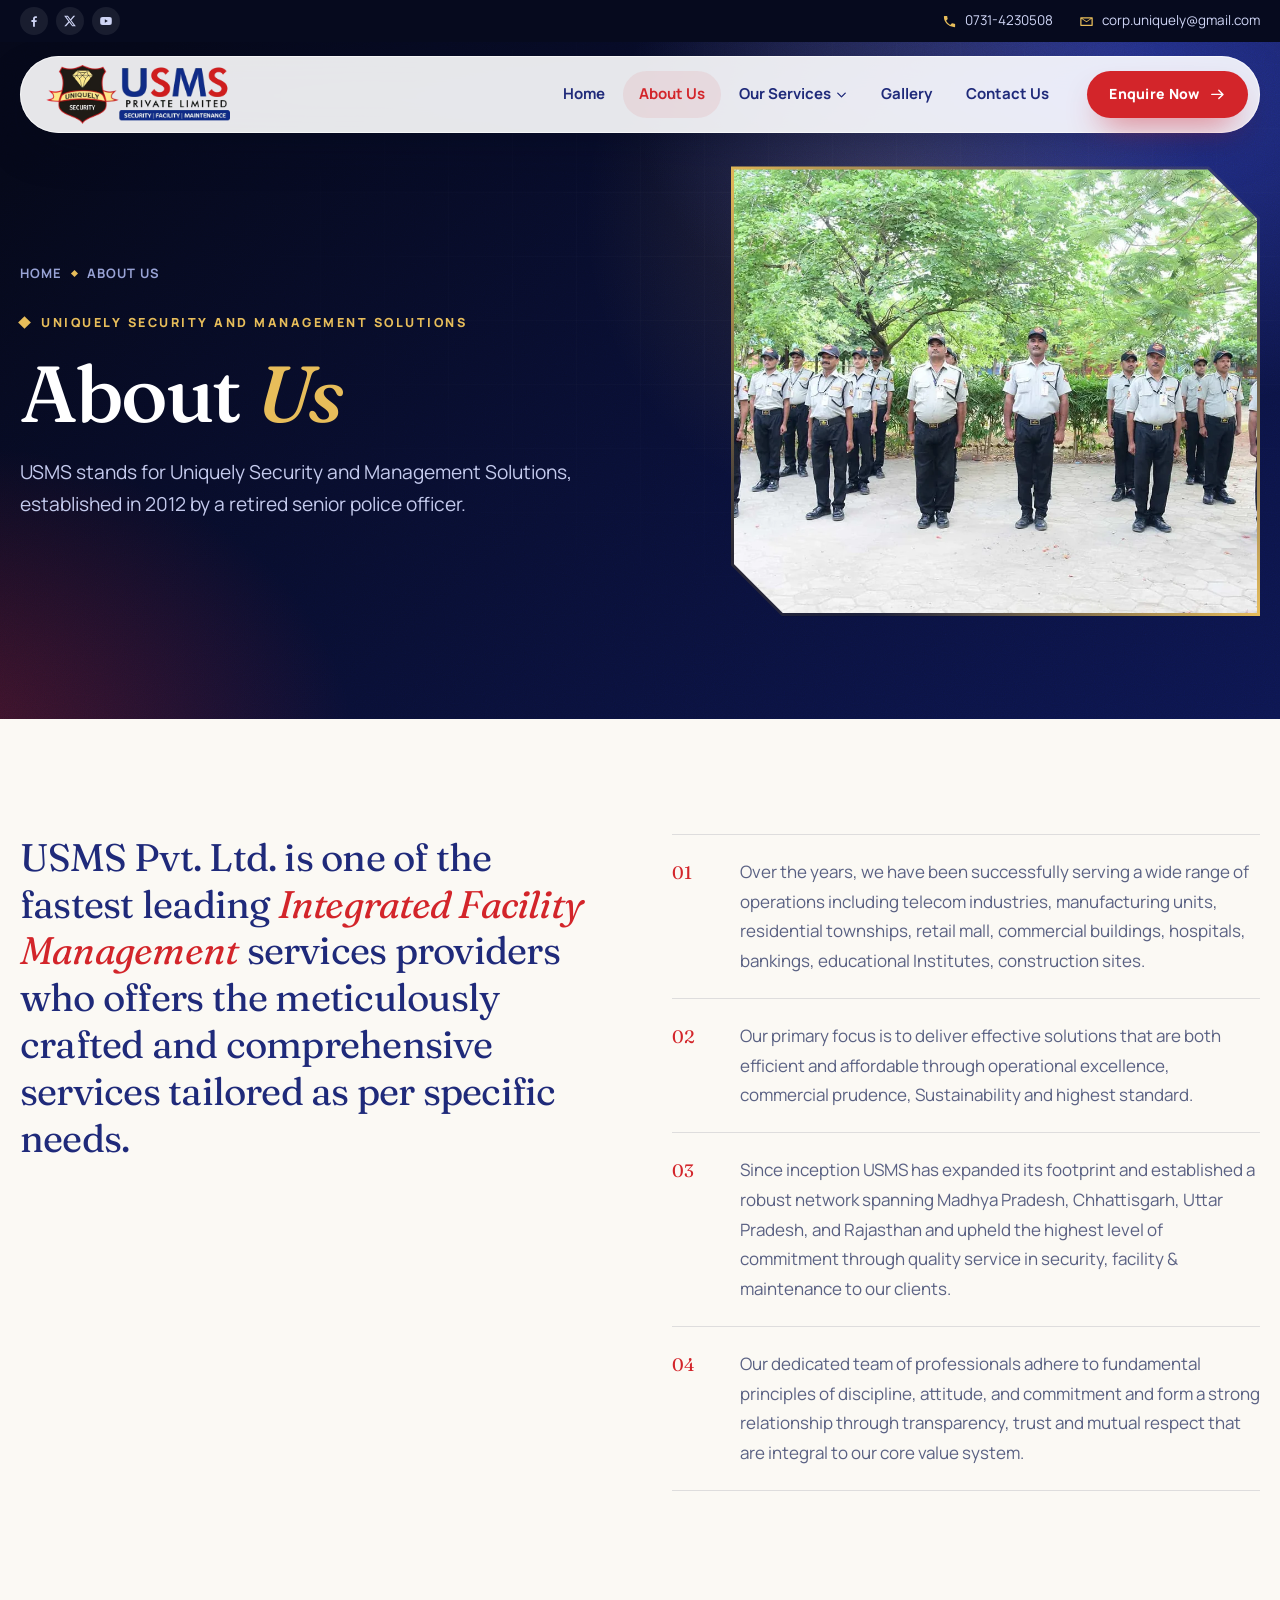
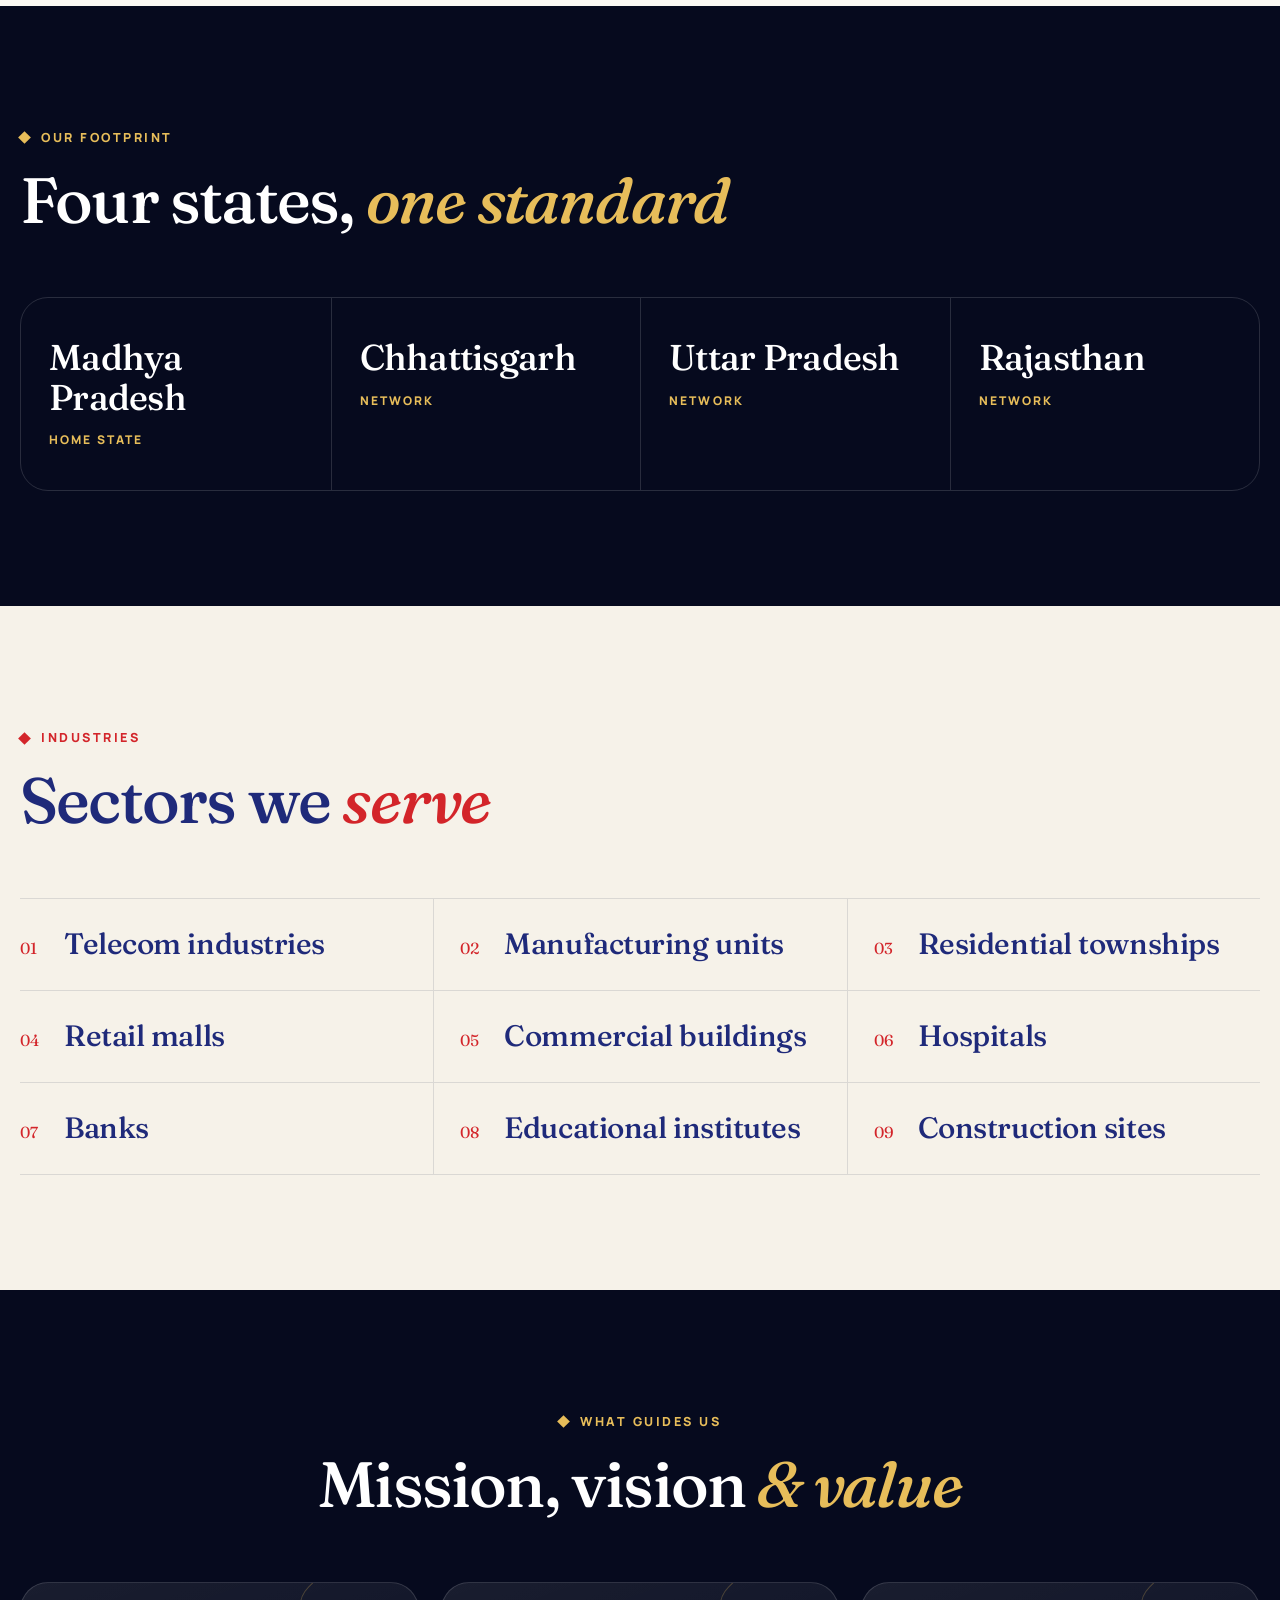
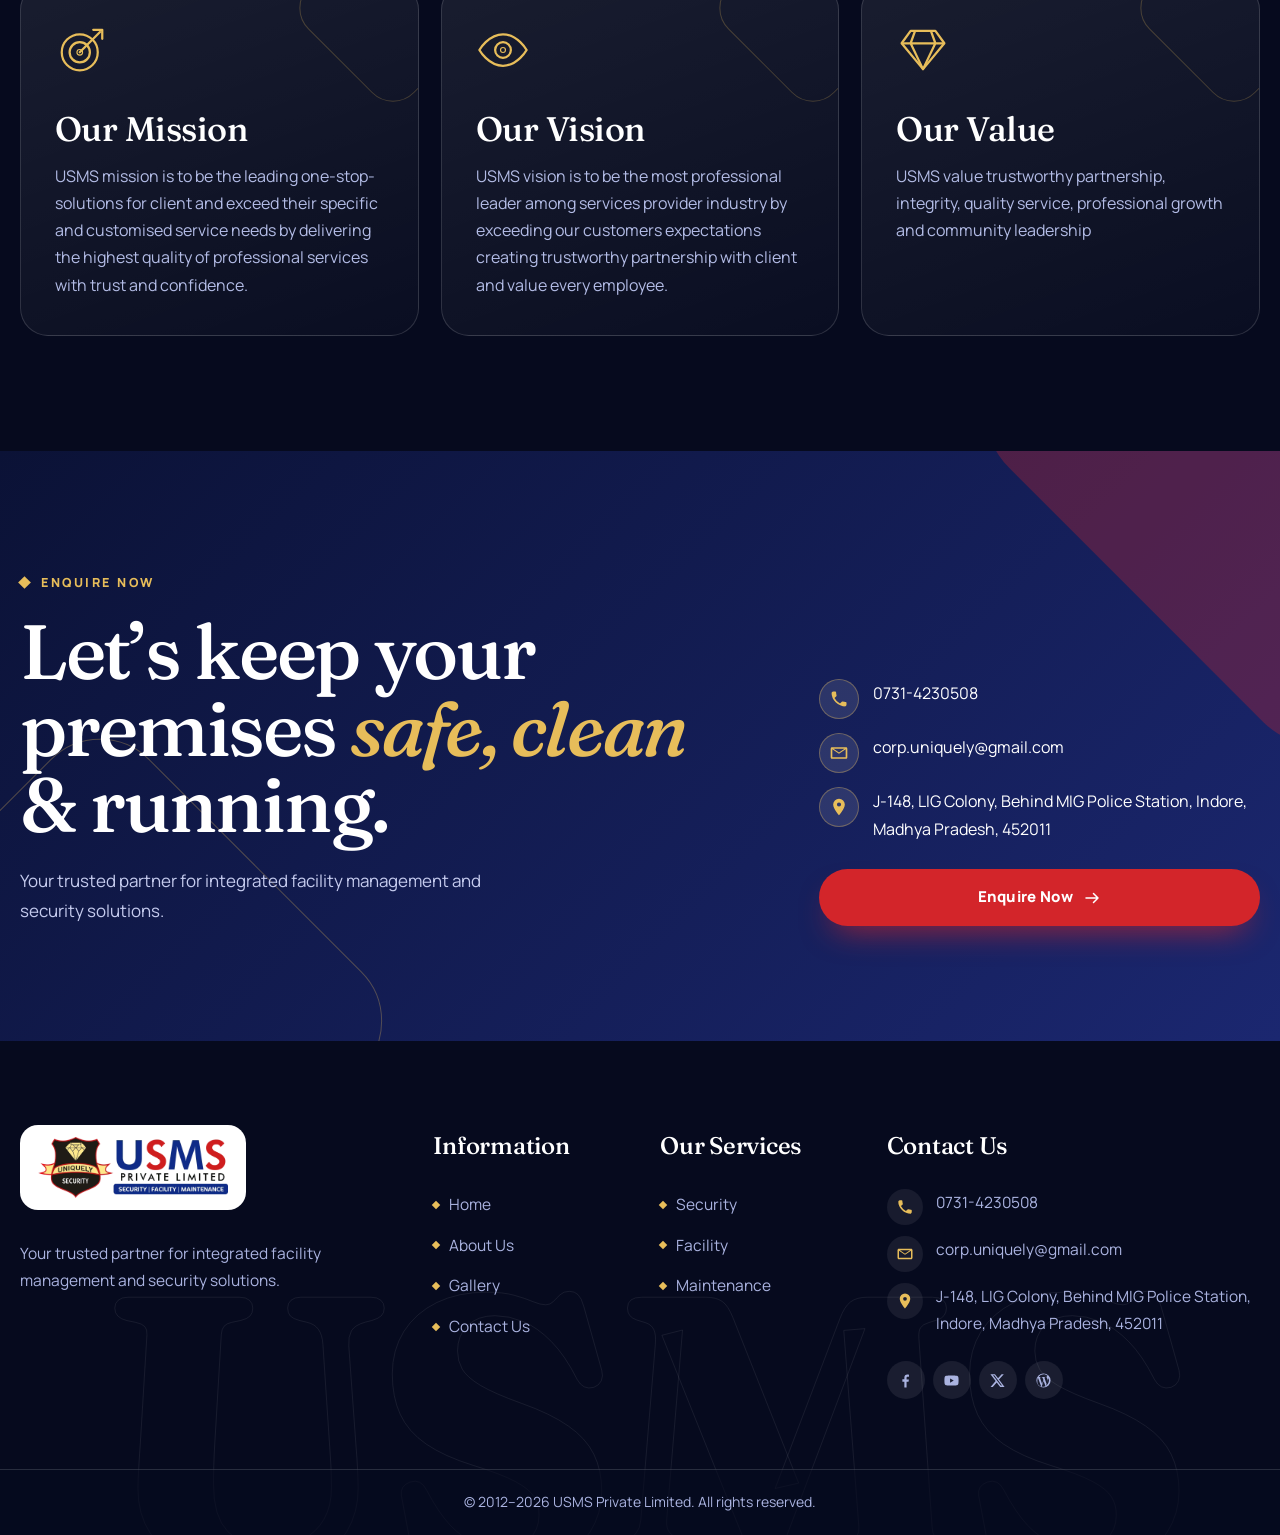
==== about.html @ 97ec76bd "Full redesign: new design system and all site pages - New visual identity: ink navy + gold hairlines" ====
<!doctype html>
<html lang="en">
<head>
<meta charset="utf-8">
<meta name="viewport" content="width=device-width, initial-scale=1">
<title>About Us – USMS Pvt Ltd</title>
<meta name="description" content="USMS stands for Uniquely Security and Management Solutions, established in 2012 by a retired senior police officer.">
<meta name="theme-color" content="#060a1e">
<link rel="icon" type="image/png" href="assets/img/emblem.png">
<link rel="preload" href="assets/fonts/fraunces-latin-wght-normal.woff2" as="font" type="font/woff2" crossorigin>
<link rel="preload" href="assets/fonts/manrope-latin-wght-normal.woff2" as="font" type="font/woff2" crossorigin>
<link rel="stylesheet" href="assets/css/style.css">
<script>document.documentElement.classList.add('js');</script>
</head>
<body data-page="about">
<a class="skip" href="#main">Skip to content</a>
<div class="progress" aria-hidden="true"></div>
<svg width="0" height="0" style="position:absolute" aria-hidden="true">
<symbol id="i-phone" viewBox="0 0 24 24"><path d="M6.6 10.8a15.1 15.1 0 0 0 6.6 6.6l2.2-2.2a1 1 0 0 1 1-.25 11.4 11.4 0 0 0 3.6.57 1 1 0 0 1 1 1V20a1 1 0 0 1-1 1A17 17 0 0 1 3 4a1 1 0 0 1 1-1h3.5a1 1 0 0 1 1 1c0 1.25.2 2.45.57 3.57a1 1 0 0 1-.25 1z"/></symbol>
<symbol id="i-mail" viewBox="0 0 24 24"><path d="M3 5h18a1 1 0 0 1 1 1v12a1 1 0 0 1-1 1H3a1 1 0 0 1-1-1V6a1 1 0 0 1 1-1zm1 2.6V17h16V7.6l-8 5.4-8-5.4zM5.3 7l6.7 4.5L18.7 7H5.3z"/></symbol>
<symbol id="i-pin" viewBox="0 0 24 24"><path d="M12 2a7 7 0 0 0-7 7c0 5.2 7 13 7 13s7-7.8 7-13a7 7 0 0 0-7-7zm0 9.5A2.5 2.5 0 1 1 12 6.5a2.5 2.5 0 0 1 0 5z"/></symbol>
<symbol id="i-fb" viewBox="0 0 24 24"><path d="M13.5 22v-8.2h2.8l.5-3.3h-3.3V8.4c0-.95.4-1.7 1.8-1.7h1.6V3.8c-.3 0-1.3-.15-2.4-.15-2.5 0-4.1 1.5-4.1 4.2v2.45H7.6v3.3h2.8V22z"/></symbol>
<symbol id="i-x" viewBox="0 0 24 24"><path d="M17.8 3h3.1l-6.8 7.7L22 21h-6.2l-4.9-6.3L5.3 21H2.2l7.2-8.3L2 3h6.4l4.4 5.8L17.8 3zm-1.1 16.2h1.7L7.4 4.7H5.6l11.1 14.5z"/></symbol>
<symbol id="i-yt" viewBox="0 0 24 24"><path d="M21.6 7.2a2.5 2.5 0 0 0-1.76-1.77C18.3 5 12 5 12 5s-6.3 0-7.84.43A2.5 2.5 0 0 0 2.4 7.2C2 8.75 2 12 2 12s0 3.25.4 4.8a2.5 2.5 0 0 0 1.76 1.77C5.7 19 12 19 12 19s6.3 0 7.84-.43a2.5 2.5 0 0 0 1.76-1.77C22 15.25 22 12 22 12s0-3.25-.4-4.8zM10 15V9l5.2 3z"/></symbol>
<symbol id="i-wp" viewBox="0 0 24 24"><path d="M12 2a10 10 0 1 0 0 20 10 10 0 0 0 0-20zM3.3 12c0-1.4.3-2.7.85-3.9l4.7 12.8A8.7 8.7 0 0 1 3.3 12zm8.7 8.7c-.85 0-1.7-.13-2.5-.36l2.65-7.7 2.7 7.4.06.12a8.7 8.7 0 0 1-2.9.54zm1.2-12.8c.5-.03.95-.08.95-.08.45-.05.4-.72-.05-.7 0 0-1.35.1-2.2.1-.8 0-2.2-.1-2.2-.1-.45-.02-.5.67-.05.7 0 0 .42.05.87.08l1.3 3.55-1.8 5.45L6.9 7.9c.5-.03.95-.08.95-.08.45-.05.4-.72-.05-.7 0 0-1.35.1-2.2.1h-.55A8.7 8.7 0 0 1 12 3.3c2.25 0 4.3.85 5.85 2.25h-.12c-.85 0-1.4.73-1.4 1.52 0 .7.4 1.3.85 2 .33.57.7 1.3.7 2.35 0 .73-.28 1.58-.65 2.75l-.85 2.85zm5.45-.05a8.7 8.7 0 0 1-3.2 11.6l2.7-7.8c.5-1.25.67-2.25.67-3.15 0-.33-.02-.63-.06-.9z"/></symbol>
<symbol id="i-arrow" viewBox="0 0 24 24"><path d="M4 12h16M14 6l6 6-6 6" fill="none" stroke-width="2" stroke-linecap="round" stroke-linejoin="round"/></symbol>
<symbol id="i-chev" viewBox="0 0 24 24"><path d="M6 9l6 6 6-6" fill="none" stroke-width="2.2" stroke-linecap="round" stroke-linejoin="round"/></symbol>
<symbol id="i-shield" viewBox="0 0 48 48"><path d="M24 4 7 10v12c0 10.5 7.2 18.6 17 22 9.8-3.4 17-11.5 17-22V10L24 4z" fill="none" stroke-width="2" stroke-linejoin="round"/><path d="m16 24 6 6 11-12" fill="none" stroke-width="2.2" stroke-linecap="round" stroke-linejoin="round"/></symbol>
<symbol id="i-building" viewBox="0 0 48 48"><path d="M8 42V12l16-7 16 7v30M4 42h40" fill="none" stroke-width="2" stroke-linejoin="round" stroke-linecap="round"/><path d="M16 18h4m8 0h4M16 25h4m8 0h4M16 32h4m8 0h4M21 42v-6h6v6" fill="none" stroke-width="2" stroke-linecap="round" stroke-linejoin="round"/></symbol>
<symbol id="i-wrench" viewBox="0 0 48 48"><path d="M33 6a10 10 0 0 0-9.4 13.3L6.5 36.4a4 4 0 0 0 5.7 5.7l17.1-17.1A10 10 0 0 0 42 15l-6.2 6.2-5-1-1-5L36 9a10 10 0 0 0-3-3z" fill="none" stroke-width="2" stroke-linejoin="round"/></symbol>
<symbol id="i-target" viewBox="0 0 48 48"><circle cx="22" cy="26" r="16" fill="none" stroke-width="2"/><circle cx="22" cy="26" r="9" fill="none" stroke-width="2"/><circle cx="22" cy="26" r="2.5"/><path d="M22 26 40 8M34 6l8 0 0 8" fill="none" stroke-width="2" stroke-linecap="round" stroke-linejoin="round"/></symbol>
<symbol id="i-eye" viewBox="0 0 48 48"><path d="M3 24s8-14 21-14 21 14 21 14-8 14-21 14S3 24 3 24z" fill="none" stroke-width="2" stroke-linejoin="round"/><circle cx="24" cy="24" r="7" fill="none" stroke-width="2"/><circle cx="24" cy="24" r="2.2"/></symbol>
<symbol id="i-gem" viewBox="0 0 48 48"><path d="M13 7h22l8 11-19 23L5 18z" fill="none" stroke-width="2" stroke-linejoin="round"/><path d="M5 18h38M17 7l-4 11 11 23 11-23-4-11" fill="none" stroke-width="2" stroke-linejoin="round"/></symbol>
</svg>
<div class="topbar"><div class="wrap topbar__in">
<div class="social" aria-label="Social media"><a href="#" aria-label="Facebook"><svg><use href="#i-fb"/></svg></a><a href="#" aria-label="X (Twitter)"><svg><use href="#i-x"/></svg></a><a href="#" aria-label="YouTube"><svg><use href="#i-yt"/></svg></a></div>
<div class="topbar__contact"><a href="tel:07314230508"><svg><use href="#i-phone"/></svg><span>0731-4230508</span></a><a href="mailto:corp.uniquely@gmail.com"><svg><use href="#i-mail"/></svg><span>corp.uniquely@gmail.com</span></a></div>
</div></div>
<header class="header" id="top"><div class="header__in">
<a class="brand" href="index.html" aria-label="USMS Private Limited – Home"><img src="assets/img/logo.webp" alt="USMS Private Limited – Security | Facility | Maintenance" width="184" height="59"></a>
<button class="burger" aria-label="Menu" aria-expanded="false" aria-controls="nav"><span></span><span></span><span></span></button>
<nav class="nav" id="nav" aria-label="Main"><ul>
<li><a href="index.html">Home</a></li>
<li><a href="about.html" class="is-active">About Us</a></li>
<li class="has-sub"><a href="index.html#services">Our Services</a><button class="sub-toggle" aria-label="Toggle services menu" aria-expanded="false"><svg><use href="#i-chev"/></svg></button><ul class="sub"><li><a href="security.html">Security</a></li><li><a href="facility.html">Facility</a></li><li><a href="maintenance.html">Maintenance</a></li></ul></li>
<li><a href="gallery.html">Gallery</a></li>
<li><a href="contact.html">Contact Us</a></li>
</ul><a class="btn btn--red btn--sm nav__cta" href="contact.html">Enquire Now <svg><use href="#i-arrow"/></svg></a></nav>
</div></header>
<main id="main">

<section class="phero"><div class="phero__bg" aria-hidden="true"></div><div class="grain" aria-hidden="true"></div>
<div class="wrap phero__in"><div>
<nav class="crumbs reveal" aria-label="Breadcrumb"><a href="index.html">Home</a><i></i><span>About Us</span></nav>
<span class="eyebrow eyebrow--gold reveal">Uniquely Security and Management Solutions</span>
<h1 class="reveal">About <em>Us</em></h1>
<p class="lead reveal">USMS stands for Uniquely Security and Management Solutions, established in 2012 by a retired senior police officer.</p></div>
<div class="reveal"><div class="frame phero__frame"><div class="frame__in"><img src="assets/img/hero/6.webp" alt="USMS guards standing in formation on a parade ground under trees" width="1200" height="801"></div></div></div>
</div></section>

<section class="section"><div class="wrap story">
<div class="reveal"><p class="story__lead">USMS Pvt. Ltd. is one of the fastest leading <em>Integrated Facility Management</em> services providers who offers the meticulously crafted and comprehensive services tailored as per specific needs.</p></div>
<ul class="story__pts">
<li class="reveal"><span>01</span><p>Over the years, we have been successfully serving a wide range of operations including telecom industries, manufacturing units, residential townships, retail mall, commercial buildings, hospitals, bankings, educational Institutes, construction sites.</p></li>
<li class="reveal"><span>02</span><p>Our primary focus is to deliver effective solutions that are both efficient and affordable through operational excellence, commercial prudence, Sustainability and highest standard.</p></li>
<li class="reveal"><span>03</span><p>Since inception USMS has expanded its footprint and established a robust network spanning Madhya Pradesh, Chhattisgarh, Uttar Pradesh, and Rajasthan and upheld the highest level of commitment through quality service in security, facility &amp; maintenance to our clients.</p></li>
<li class="reveal"><span>04</span><p>Our dedicated team of professionals adhere to fundamental principles of discipline, attitude, and commitment and form a strong relationship through transparency, trust and mutual respect that are integral to our core value system.</p></li>
</ul></div></section>

<section class="section section--dark"><div class="wrap">
<header class="sec-head reveal"><span class="eyebrow eyebrow--gold">Our footprint</span><h2>Four states, <em>one standard</em></h2></header>
<ul class="states reveal"><li><b>Madhya Pradesh</b><span>Home state</span></li><li><b>Chhattisgarh</b><span>Network</span></li><li><b>Uttar Pradesh</b><span>Network</span></li><li><b>Rajasthan</b><span>Network</span></li></ul>
</div></section>

<section class="section section--ivory"><div class="wrap">
<header class="sec-head reveal"><span class="eyebrow">Industries</span><h2>Sectors we <em>serve</em></h2></header>
<ol class="sectors reveal"><li><span>01</span><b>Telecom industries</b></li><li><span>02</span><b>Manufacturing units</b></li><li><span>03</span><b>Residential townships</b></li><li><span>04</span><b>Retail malls</b></li><li><span>05</span><b>Commercial buildings</b></li><li><span>06</span><b>Hospitals</b></li><li><span>07</span><b>Banks</b></li><li><span>08</span><b>Educational institutes</b></li><li><span>09</span><b>Construction sites</b></li></ol>
</div></section>

<section class="section section--dark"><div class="wrap">
<header class="sec-head sec-head--center reveal"><span class="eyebrow eyebrow--gold">What guides us</span><h2>Mission, vision <em>&amp; value</em></h2></header>
<div class="mvv">
<article class="reveal"><svg><use href="#i-target"/></svg><h3>Our Mission</h3><p>USMS mission is to be the leading one-stop-solutions for client and exceed their specific and customised service needs by delivering the highest quality of professional services with trust and confidence.</p></article>
<article class="reveal"><svg><use href="#i-eye"/></svg><h3>Our Vision</h3><p>USMS vision is to be the most professional leader among services provider industry by exceeding our customers expectations creating trustworthy partnership with client and value every employee.</p></article>
<article class="reveal"><svg><use href="#i-gem"/></svg><h3>Our Value</h3><p>USMS value trustworthy partnership, integrity, quality service, professional growth and community leadership</p></article>
</div></div></section>
<section class="cta" id="enquire"><div class="wrap cta__in">
<div class="reveal"><span class="eyebrow eyebrow--gold">Enquire Now</span><h2>Let’s keep your premises <em>safe, clean</em> &amp; running.</h2><p>Your trusted partner for integrated facility management and security solutions.</p></div>
<div class="cta__box reveal"><ul class="cta__list">
<li><svg class="ic"><use href="#i-phone"/></svg><a href="tel:07314230508">0731-4230508</a></li>
<li><svg class="ic"><use href="#i-mail"/></svg><a href="mailto:corp.uniquely@gmail.com">corp.uniquely@gmail.com</a></li>
<li><svg class="ic"><use href="#i-pin"/></svg><address>J-148, LIG Colony, Behind MIG Police Station, Indore, Madhya Pradesh, 452011</address></li></ul>
<a class="btn btn--red" href="contact.html">Enquire Now <svg><use href="#i-arrow"/></svg></a></div>
</div></section>
</main>
<footer class="footer"><div class="footer__mark" aria-hidden="true">USMS</div>
<div class="wrap footer__in">
<div><a class="footer__logo" href="index.html"><img src="assets/img/logo.webp" alt="USMS Private Limited" width="190" height="61" loading="lazy"></a><p>Your trusted partner for integrated facility management and security solutions.</p></div>
<nav aria-label="Information"><h4>Information</h4><ul><li><a href="index.html">Home</a></li><li><a href="about.html">About Us</a></li><li><a href="gallery.html">Gallery</a></li><li><a href="contact.html">Contact Us</a></li></ul></nav>
<nav aria-label="Our services"><h4>Our Services</h4><ul><li><a href="security.html">Security</a></li><li><a href="facility.html">Facility</a></li><li><a href="maintenance.html">Maintenance</a></li></ul></nav>
<div><h4>Contact Us</h4><ul class="footer__contact">
<li><svg><use href="#i-phone"/></svg><a href="tel:07314230508">0731-4230508</a></li>
<li><svg><use href="#i-mail"/></svg><a href="mailto:corp.uniquely@gmail.com">corp.uniquely@gmail.com</a></li>
<li><svg><use href="#i-pin"/></svg><span>J-148, LIG Colony, Behind MIG Police Station, Indore, Madhya Pradesh, 452011</span></li></ul>
<div class="social social--footer"><a href="#" aria-label="Facebook"><svg><use href="#i-fb"/></svg></a><a href="#" aria-label="YouTube"><svg><use href="#i-yt"/></svg></a><a href="#" aria-label="X (Twitter)"><svg><use href="#i-x"/></svg></a><a href="#" aria-label="WordPress"><svg><use href="#i-wp"/></svg></a></div></div>
</div>
<div class="footer__bar"><div class="wrap">© 2012–<span id="yr">2026</span> USMS Private Limited. All rights reserved.</div></div>
</footer>
<script src="assets/js/main.js"></script>
</body>
</html>
---- assets/css/style.css ----
/* =====================================================================
   USMS – "Uniquely Security" design system
   Ink navy + gold hairlines, diamond / chamfer geometry, editorial serif.
   ===================================================================== */
@font-face{font-family:'Fraunces';src:url(../fonts/fraunces-latin-wght-normal.woff2) format('woff2');font-weight:100 900;font-style:normal;font-display:swap}
@font-face{font-family:'Fraunces';src:url(../fonts/fraunces-latin-wght-italic.woff2) format('woff2');font-weight:100 900;font-style:italic;font-display:swap}
@font-face{font-family:'Manrope';src:url(../fonts/manrope-latin-wght-normal.woff2) format('woff2');font-weight:200 800;font-style:normal;font-display:swap}

:root{
  --ink:#060a1e;
  --ink-2:#0b1236;
  --navy:#101a4f;
  --indigo:#1f2a7a;
  --royal:#4458f0;
  --red:#d3252a;
  --red-2:#ef4444;
  --gold:#e7bd5a;
  --gold-2:#f6dc9b;
  --ivory:#f6f2e9;
  --paper:#fbf9f4;
  --white:#fff;
  --text:#161b38;
  --muted:#5a6183;
  --line:rgba(22,27,56,.12);
  --line-light:rgba(255,255,255,.14);
  --serif:'Fraunces',Georgia,'Times New Roman',serif;
  --sans:'Manrope',system-ui,-apple-system,'Segoe UI',Roboto,sans-serif;
  --wrap:1240px;
  --cut:clamp(28px,4vw,56px);
  --ease:cubic-bezier(.2,.7,.2,1);
  --shadow:0 30px 70px -30px rgba(6,10,30,.45);
}
*,*::before,*::after{box-sizing:border-box}
html{scroll-behavior:smooth;scroll-padding-top:110px;-webkit-text-size-adjust:100%}
body{margin:0;font-family:var(--sans);font-size:17px;line-height:1.75;color:var(--text);background:var(--paper);-webkit-font-smoothing:antialiased;text-rendering:optimizeLegibility;overflow-x:hidden}
img{max-width:100%;height:auto;display:block}
a{color:inherit;text-decoration:none}
ul,ol{margin:0;padding:0;list-style:none}
h1,h2,h3,h4,p,figure,address{margin:0}
address{font-style:normal}
button{font-family:inherit}
svg{fill:currentColor;width:1em;height:1em;flex:none}
::selection{background:var(--gold);color:var(--ink)}
.wrap{width:min(var(--wrap),100% - 40px);margin-inline:auto}
.skip{position:absolute;left:-999px;top:8px;background:#fff;padding:8px 14px;border-radius:8px;z-index:200}
.skip:focus{left:8px}
:focus-visible{outline:3px solid var(--gold);outline-offset:3px;border-radius:6px}
.progress{position:fixed;inset:0 0 auto 0;height:3px;z-index:120;background:linear-gradient(90deg,var(--red),var(--gold));transform:scaleX(0);transform-origin:left;pointer-events:none}

/* ---------- type helpers ---------- */
.eyebrow{display:inline-flex;align-items:center;gap:12px;font-weight:800;font-size:12.5px;letter-spacing:.2em;text-transform:uppercase;color:var(--red)}
.eyebrow::before{content:"";width:9px;height:9px;background:currentColor;rotate:45deg;flex:none}
.eyebrow--gold{color:var(--gold)}
.display{font-family:var(--serif);font-weight:500;letter-spacing:-.025em;line-height:1.04}
.display em{font-style:italic;font-weight:500}
.lead{font-size:clamp(17px,1.5vw,20px);line-height:1.7}
.diamond-rule{display:flex;align-items:center;gap:14px;color:var(--gold);margin:22px 0}
.diamond-rule::before,.diamond-rule::after{content:"";height:1px;flex:1;background:currentColor;opacity:.5}
.diamond-rule i{width:9px;height:9px;background:currentColor;rotate:45deg}

/* ---------- buttons ---------- */
.btn{--bg:var(--indigo);--fg:#fff;position:relative;display:inline-flex;align-items:center;justify-content:center;gap:.7em;font-weight:800;font-size:15px;letter-spacing:.02em;padding:15px 28px;border-radius:999px;border:0;cursor:pointer;background:var(--bg);color:var(--fg);overflow:hidden;isolation:isolate;transition:transform .3s var(--ease),box-shadow .3s,color .3s}
.btn::before{content:"";position:absolute;inset:0;z-index:-1;background:linear-gradient(120deg,var(--gold),var(--gold-2));translate:-101% 0;transition:translate .45s var(--ease)}
.btn:hover::before{translate:0 0}
.btn:hover{color:var(--ink);transform:translateY(-2px)}
.btn svg{width:1.2em;height:1.2em;fill:none;stroke:currentColor;transition:translate .3s}
.btn:hover svg{translate:4px 0}
.btn--red{--bg:var(--red);box-shadow:0 16px 32px -14px rgba(211,37,42,.8)}
.btn--ghost{--bg:transparent;box-shadow:inset 0 0 0 1.5px rgba(255,255,255,.35)}
.btn--dark{--bg:var(--ink);box-shadow:0 14px 30px -14px rgba(6,10,30,.7)}
.btn--sm{padding:11px 22px;font-size:14px}
.link{display:inline-flex;align-items:center;gap:.6em;font-weight:800;font-size:14.5px;letter-spacing:.06em;text-transform:uppercase}
.link svg{width:1.3em;height:1.3em;fill:none;stroke:currentColor;transition:translate .3s}
.link:hover svg{translate:6px 0}

/* ---------- top bar + floating header ---------- */
.topbar{background:var(--ink);color:#cfd5f5;font-size:13.5px;position:relative;z-index:61}
.topbar__in{display:flex;justify-content:space-between;align-items:center;min-height:42px;gap:16px}
.topbar__contact{display:flex;gap:26px;flex-wrap:wrap;justify-content:flex-end}
.topbar__contact a{display:inline-flex;align-items:center;gap:8px;transition:color .2s}
.topbar__contact a:hover{color:var(--gold)}
.topbar__contact svg{width:15px;height:15px;color:var(--gold)}
.social{display:flex;gap:8px}
.social a{width:28px;height:28px;border-radius:50%;background:rgba(255,255,255,.08);display:grid;place-items:center;transition:background .25s,color .25s,transform .25s}
.social a:hover{background:var(--gold);color:var(--ink);transform:translateY(-2px)}
.social svg{width:14px;height:14px}

.header{position:sticky;top:12px;z-index:60;height:0}
.header__in{width:min(1240px,100% - 24px);margin:14px auto 0;background:rgba(255,255,255,.9);backdrop-filter:saturate(1.6) blur(18px);-webkit-backdrop-filter:saturate(1.6) blur(18px);border-radius:999px;padding:9px 12px 9px 26px;display:flex;align-items:center;justify-content:space-between;gap:20px;box-shadow:0 18px 50px -20px rgba(6,10,30,.5),0 0 0 1px rgba(255,255,255,.6) inset;transition:box-shadow .3s,background .3s}
.header.is-stuck .header__in{background:rgba(255,255,255,.97);box-shadow:0 22px 50px -18px rgba(6,10,30,.55)}
.brand img{width:184px;height:auto}
.nav{display:flex;align-items:center;gap:22px}
.nav>ul{display:flex;align-items:center;gap:2px}
.nav li{position:relative}
.nav>ul>li>a{display:block;padding:10px 16px;font-weight:700;font-size:15px;color:var(--indigo);border-radius:999px;transition:background .25s,color .25s}
.nav>ul>li>a:hover{background:rgba(31,42,122,.07)}
.nav>ul>li>a.is-active{color:var(--red);background:rgba(211,37,42,.08)}
.has-sub>a{padding-right:32px!important}
.sub-toggle{position:absolute;right:8px;top:50%;translate:0 -50%;background:none;border:0;color:currentColor;color:var(--indigo);cursor:pointer;padding:6px;display:grid;place-items:center}
.sub-toggle svg{width:15px;height:15px;fill:none;stroke:currentColor;transition:rotate .25s}
.sub{position:absolute;top:calc(100% + 14px);left:-10px;min-width:230px;background:#fff;border-radius:22px;box-shadow:var(--shadow);padding:8px;opacity:0;visibility:hidden;translate:0 10px;transition:.3s var(--ease)}
.sub::before{content:"";position:absolute;inset:-16px 0 auto 0;height:16px}
.has-sub:hover .sub,.has-sub:focus-within .sub,.has-sub.open .sub{opacity:1;visibility:visible;translate:0 0}
.has-sub:hover .sub-toggle svg,.has-sub.open .sub-toggle svg{rotate:180deg}
.sub a{display:flex;align-items:center;gap:12px;padding:11px 16px;border-radius:14px;font-weight:700;font-size:15px;color:var(--text)}
.sub a::before{content:"";width:7px;height:7px;background:var(--gold);rotate:45deg;transition:scale .25s,background .25s}
.sub a:hover{background:var(--ivory);color:var(--red)}
.sub a:hover::before{background:var(--red);scale:1.4}
.burger{display:none;width:46px;height:46px;border-radius:50%;border:0;background:var(--indigo);cursor:pointer;padding:0;place-content:center;gap:5px}
.burger span{display:block;width:20px;height:2px;background:#fff;transition:.3s;border-radius:2px}
.burger[aria-expanded=true] span:nth-child(1){translate:0 7px;rotate:45deg}
.burger[aria-expanded=true] span:nth-child(2){opacity:0}
.burger[aria-expanded=true] span:nth-child(3){translate:0 -7px;rotate:-45deg}

/* ---------- hero ---------- */
.hero,.phero{position:relative;background:var(--ink);color:#fff;overflow:hidden;isolation:isolate;margin-top:-56px}
.hero{padding:clamp(130px,11vw,158px) 0 clamp(90px,9vw,130px)}
.hero__bg,.phero__bg{position:absolute;inset:0;z-index:-1;background:
  radial-gradient(800px 520px at 88% 12%,rgba(68,88,240,.5),transparent 62%),
  radial-gradient(700px 520px at -5% 105%,rgba(211,37,42,.32),transparent 60%),
  linear-gradient(140deg,#050819 10%,#0d1650 100%)}
.hero__bg::before,.phero__bg::before{content:"";position:absolute;inset:0;background:radial-gradient(520px circle at var(--mx,70%) var(--my,30%),rgba(231,189,90,.16),transparent 60%);transition:opacity .4s}
.hero__bg::after,.phero__bg::after{content:"";position:absolute;inset:0;opacity:.5;
  background-image:linear-gradient(rgba(255,255,255,.05) 1px,transparent 1px),linear-gradient(90deg,rgba(255,255,255,.05) 1px,transparent 1px);
  background-size:64px 64px;-webkit-mask-image:radial-gradient(ellipse 80% 70% at 70% 40%,#000,transparent 75%);mask-image:radial-gradient(ellipse 80% 70% at 70% 40%,#000,transparent 75%)}
.grain{position:absolute;inset:0;z-index:-1;opacity:.22;mix-blend-mode:overlay;pointer-events:none;background-image:url("data:image/svg+xml,%3Csvg xmlns='http://www.w3.org/2000/svg' width='200' height='200'%3E%3Cfilter id='n'%3E%3CfeTurbulence type='fractalNoise' baseFrequency='.9' numOctaves='2' stitchTiles='stitch'/%3E%3C/filter%3E%3Crect width='100%25' height='100%25' filter='url(%23n)'/%3E%3C/svg%3E")}
.hero__in{display:grid;grid-template-columns:1.02fr .98fr;gap:clamp(36px,5vw,80px);align-items:center}
.hero h1{font-family:var(--serif);font-weight:500;font-size:clamp(44px,5.5vw,82px);line-height:1;letter-spacing:-.03em;margin:20px 0 22px}
.hero h1 em{font-style:italic;color:var(--gold);position:relative;white-space:nowrap}
.hero h1 em::after{content:"";position:absolute;left:0;right:0;bottom:.04em;height:.07em;background:linear-gradient(90deg,var(--red),transparent);border-radius:4px}
.hero__lead{color:#c5cbee;max-width:56ch}
.hero__actions{display:flex;gap:14px;flex-wrap:wrap;margin:34px 0 0}
.stats{display:flex;gap:0;margin-top:clamp(30px,3.6vw,48px);border-top:1px solid var(--line-light);padding-top:26px;max-width:600px}
.stats li{flex:1;padding-right:18px;position:relative}
.stats li+li{padding-left:22px;border-left:1px solid var(--line-light)}
.stats b{display:block;font-family:var(--serif);font-weight:500;font-size:clamp(34px,4vw,50px);line-height:1;color:#fff;letter-spacing:-.02em}
.stats b small{font-size:.5em;color:var(--gold);margin-left:2px}
.stats span{display:block;font-size:12px;letter-spacing:.14em;text-transform:uppercase;color:#99a3d6;margin-top:10px;font-weight:700;line-height:1.4}

/* chamfered frame – the shield-cut corner signature */
.frame{--c:var(--cut);position:relative;padding:3px;background:linear-gradient(135deg,var(--gold),rgba(231,189,90,.15) 40%,rgba(255,255,255,.08) 60%,var(--gold));clip-path:polygon(0 0,calc(100% - var(--c)) 0,100% var(--c),100% 100%,var(--c) 100%,0 calc(100% - var(--c)));filter:drop-shadow(0 40px 60px rgba(0,0,0,.5))}
.frame__in{position:relative;overflow:hidden;background:var(--ink-2);clip-path:polygon(0 0,calc(100% - var(--c) + 2px) 0,100% calc(var(--c) - 2px),100% 100%,calc(var(--c) - 2px) 100%,0 calc(100% - var(--c) + 2px));height:100%}
.frame--light{background:linear-gradient(135deg,var(--gold),rgba(231,189,90,.25) 45%,var(--gold))}
.hero__media{position:relative}
.hero__frame{aspect-ratio:1/.92}
.slides{position:absolute;inset:0}
.slides img{position:absolute;inset:0;width:100%;height:100%;object-fit:cover;opacity:0;scale:1.08;transition:opacity 1s ease,scale 7s ease-out}
.slides img.on{opacity:1;scale:1}
.hero__frame .frame__in::after{content:"";position:absolute;inset:auto 0 0 0;height:38%;background:linear-gradient(transparent,rgba(6,10,30,.7));pointer-events:none}
.car-btn{position:absolute;top:50%;translate:0 -50%;z-index:3;width:46px;height:46px;border-radius:50%;border:0;cursor:pointer;background:rgba(6,10,30,.55);color:#fff;display:grid;place-items:center;backdrop-filter:blur(8px);transition:background .25s,opacity .25s,scale .25s;opacity:0}
.hero__frame:hover .car-btn,.car-btn:focus-visible{opacity:1}
.car-btn:hover{background:var(--gold);color:var(--ink);scale:1.08}
.car-btn svg{width:20px;height:20px;fill:none;stroke:currentColor}
.car-btn--prev{left:16px}.car-btn--prev svg{rotate:180deg}
.car-btn--next{right:calc(var(--cut) + 6px)}
.thumbs{display:flex;gap:10px;margin-top:18px;justify-content:flex-end}
.thumbs button{position:relative;width:clamp(36px,5.2vw,62px);aspect-ratio:1;padding:0;border:0;cursor:pointer;background:var(--ink-2);overflow:hidden;clip-path:polygon(50% 0,100% 50%,50% 100%,0 50%);opacity:.55;transition:opacity .3s,scale .3s}
.thumbs button img{width:100%;height:100%;object-fit:cover;scale:1.5}
.thumbs button:hover{opacity:.9}
.thumbs button.on{opacity:1;scale:1.12}
.thumbs button.on::after{content:"";position:absolute;inset:0;background:conic-gradient(var(--gold) var(--p,0%),transparent 0);mix-blend-mode:screen;opacity:.0}
.seal{position:absolute;left:-30px;top:-38px;width:clamp(96px,11vw,132px);aspect-ratio:1;z-index:4;display:grid;place-items:center;pointer-events:none}
.seal svg{position:absolute;inset:0;width:100%;height:100%;animation:spin 26s linear infinite}
.seal text{fill:var(--gold);font-family:var(--sans);font-weight:800;font-size:9.6px;letter-spacing:.12em;text-transform:uppercase}
.seal::before{content:"";position:absolute;inset:14%;border-radius:50%;background:var(--ink);box-shadow:0 0 0 1px rgba(231,189,90,.5)}
.seal i{position:relative;width:26%;aspect-ratio:1;background:var(--gold);rotate:45deg;border-radius:3px}
.glass{position:absolute;right:-26px;bottom:92px;z-index:4;display:flex;align-items:center;gap:14px;padding:16px 22px;border-radius:20px;background:rgba(255,255,255,.12);backdrop-filter:blur(16px);-webkit-backdrop-filter:blur(16px);border:1px solid rgba(255,255,255,.22);box-shadow:0 20px 40px -20px rgba(0,0,0,.6);animation:float 6s ease-in-out infinite}
.glass b{font-family:var(--serif);font-weight:500;font-size:40px;line-height:1;color:#fff}
.glass span{font-size:11.5px;font-weight:800;letter-spacing:.16em;text-transform:uppercase;line-height:1.35;color:var(--gold-2)}
.hero__ghost{position:absolute;z-index:-1;right:-7%;top:14%;width:min(560px,48vw);aspect-ratio:1;border:1px solid rgba(231,189,90,.22);rotate:45deg;border-radius:40px}
.hero__ghost::after{content:"";position:absolute;inset:11%;border:1px solid rgba(255,255,255,.1);border-radius:30px}
@keyframes spin{to{rotate:360deg}}
@keyframes float{50%{translate:0 -10px}}
.hero__wave{position:absolute;left:0;right:0;bottom:-1px;line-height:0}
.hero__wave svg{width:100%;height:clamp(28px,4.5vw,64px);fill:none}

/* ---------- marquee strip ---------- */
.strip{background:var(--ink);overflow:hidden;padding:0 0 26px;color:var(--gold)}
.strip__track{display:flex;gap:30px;width:max-content;animation:slide 50s linear infinite;font-family:var(--serif);font-style:italic;font-weight:400;font-size:clamp(26px,3.6vw,46px);white-space:nowrap;align-items:center;letter-spacing:-.01em}
.strip__track i{width:10px;height:10px;background:var(--red);rotate:45deg;flex:none}
.strip__track span:nth-of-type(even){color:transparent;-webkit-text-stroke:1px var(--gold)}
@keyframes slide{to{translate:-50% 0}}

/* ---------- sections ---------- */
.section{padding:clamp(72px,9vw,130px) 0;position:relative}
.section--dark{background:var(--ink);color:#e6e9fb}
.section--ivory{background:var(--ivory)}
.sec-head{max-width:760px;margin-bottom:clamp(36px,5vw,64px)}
.sec-head--center{margin-inline:auto;text-align:center}
.sec-head--center .eyebrow{justify-content:center}
.sec-head h2,.h2{font-family:var(--serif);font-weight:500;font-size:clamp(36px,5vw,68px);line-height:1.04;letter-spacing:-.028em;color:var(--indigo);margin:16px 0 0}
.section--dark .sec-head h2,.section--dark .h2{color:#fff}
.h2 em,.sec-head h2 em{font-style:italic;color:var(--red)}
.section--dark .h2 em,.section--dark .sec-head h2 em{color:var(--gold)}
.sec-head p{margin-top:20px;color:var(--muted)}
.section--dark .sec-head p{color:#aab3e0}

/* expanding service panels */
.panels{display:flex;gap:16px;height:clamp(560px,62vw,680px)}
.panel{--c:44px;position:relative;flex:1;min-width:0;overflow:hidden;cursor:pointer;color:#fff;isolation:isolate;border-radius:26px;transition:flex .8s var(--ease);clip-path:polygon(0 0,calc(100% - var(--c)) 0,100% var(--c),100% 100%,0 100%)}
.panel.active{flex:2.3}
.panel__bg{position:absolute;inset:0;z-index:-2;background-size:cover;background-position:center;scale:1.08;transition:scale 1.2s var(--ease),filter .6s}
.panel.active .panel__bg{scale:1}
.panel::before{content:"";position:absolute;inset:0;z-index:-1;background:linear-gradient(180deg,rgba(6,10,30,.25) 0%,rgba(6,10,30,.55) 45%,rgba(6,10,30,.94) 100%);transition:opacity .6s}
.panel:not(.active) .panel__bg{filter:grayscale(.55) brightness(.8)}
.panel__no{position:absolute;top:26px;left:30px;font-family:var(--serif);font-size:20px;color:var(--gold);letter-spacing:.06em}
.panel__icon{position:absolute;top:22px;right:calc(var(--c) + 6px);width:48px;height:48px;color:var(--gold);padding:9px;border:1px solid rgba(231,189,90,.5);border-radius:50%;fill:none;stroke:currentColor}
.panel__body{position:absolute;left:0;bottom:0;width:min(440px,100%);padding:34px 34px 32px}
.panel h3{font-family:var(--serif);font-weight:500;font-size:clamp(34px,3.8vw,54px);line-height:1;letter-spacing:-.02em;margin-bottom:0;transition:margin .5s}
.panel__more{max-height:0;opacity:0;overflow:hidden;transition:max-height .8s var(--ease),opacity .6s .15s}
.panel.active .panel__more{max-height:360px;opacity:1}
.panel__more p{color:#d3d8f5;font-size:15.5px;line-height:1.65;margin:18px 0 22px}
.panel.active h3{margin-bottom:0}
.panel .link{color:var(--gold)}

/* about teaser */
.about{display:grid;grid-template-columns:.95fr 1.05fr;gap:clamp(36px,6vw,100px);align-items:center}
.about__visual{position:relative;min-height:440px;display:grid;place-items:center}
.about__year{font-family:var(--serif);font-weight:600;font-size:clamp(120px,19vw,250px);line-height:.8;letter-spacing:-.05em;color:transparent;-webkit-text-stroke:1.5px var(--indigo);position:relative}
.about__year::after{content:"2012";position:absolute;inset:0;color:var(--red);-webkit-text-stroke:0;clip-path:inset(0 0 72% 0);opacity:.0}
.about__emblem{position:absolute;right:2%;bottom:2%;width:clamp(130px,17vw,210px);filter:drop-shadow(0 28px 30px rgba(6,10,30,.35));animation:float 7s ease-in-out infinite}
.about__tag{position:absolute;left:0;top:6%;font-weight:800;letter-spacing:.2em;font-size:12.5px;text-transform:uppercase;color:var(--red)}
.chips{display:flex;flex-wrap:wrap;gap:10px;margin:0 0 34px}
.chips li{display:inline-flex;align-items:center;gap:10px;padding:10px 18px;border-radius:999px;border:1px solid var(--line);font-weight:700;font-size:14.5px;background:#fff;color:var(--indigo)}
.chips li::before{content:"";width:7px;height:7px;background:var(--gold);rotate:45deg}
.about__copy>p{color:var(--muted);margin:22px 0 28px}

/* sectors list */
.sectors{display:grid;grid-template-columns:repeat(3,1fr);border-top:1px solid var(--line-light)}
.sectors li{position:relative;display:flex;align-items:baseline;gap:18px;padding:28px 26px 28px 0;border-bottom:1px solid var(--line-light);transition:padding .4s var(--ease),background .4s}
.sectors li:not(:nth-child(3n+1)){padding-left:26px;border-left:1px solid var(--line-light)}
.sectors li span{font-family:var(--serif);color:var(--gold);font-size:16px;min-width:26px}
.sectors li b{font-family:var(--serif);font-weight:500;font-size:clamp(22px,2.3vw,32px);line-height:1.15;letter-spacing:-.015em;color:#fff;transition:color .3s,translate .4s var(--ease)}
.sectors li::after{content:"";position:absolute;right:22px;top:50%;width:9px;height:9px;background:var(--gold);rotate:45deg;scale:0;transition:scale .35s var(--ease)}
.sectors li:hover{background:rgba(255,255,255,.04)}
.sectors li:hover b{color:var(--gold-2);translate:6px 0}
.sectors li:hover::after{scale:1}
.section--ivory .sectors,.section--ivory .sectors li{border-color:var(--line)}
.section--ivory .sectors li b{color:var(--indigo)}
.section--ivory .sectors li span{color:var(--red)}
.section--ivory .sectors li:hover{background:rgba(31,42,122,.04)}
.section--ivory .sectors li:hover b{color:var(--red)}

/* mission / vision / value */
.mvv{display:grid;grid-template-columns:repeat(3,1fr);gap:22px}
.mvv article{position:relative;padding:40px 34px 36px;border-radius:28px;background:linear-gradient(160deg,rgba(255,255,255,.08),rgba(255,255,255,.02));border:1px solid var(--line-light);overflow:hidden;transition:transform .4s var(--ease),border-color .4s}
.mvv article:hover{transform:translateY(-8px);border-color:rgba(231,189,90,.6)}
.mvv article::after{content:"";position:absolute;right:-50px;top:-50px;width:150px;height:150px;border:1px solid rgba(231,189,90,.25);rotate:45deg;border-radius:30px}
.mvv svg{width:54px;height:54px;color:var(--gold);fill:none;stroke:currentColor;margin-bottom:26px}
.mvv h3{font-family:var(--serif);font-weight:500;font-size:34px;line-height:1.1;color:#fff;margin-bottom:14px;letter-spacing:-.015em}
.mvv p{color:#b3bce6;font-size:16px;line-height:1.7}

/* team */
.people{display:flex;justify-content:center;gap:clamp(28px,6vw,90px);flex-wrap:wrap}
.person{width:min(340px,100%);text-align:center;position:relative}
.person__photo{position:relative;aspect-ratio:798/900;border-radius:24px;overflow:visible}
.person__photo::before{content:"";position:absolute;inset:0;translate:14px 14px;border:1.5px solid var(--gold);border-radius:24px;transition:translate .4s var(--ease)}
.person__photo img{position:relative;width:100%;height:100%;object-fit:cover;object-position:top;border-radius:24px;filter:saturate(.85) contrast(1.02);transition:filter .4s,translate .4s var(--ease);box-shadow:var(--shadow)}
.person:hover .person__photo::before{translate:6px 6px}
.person:hover img{filter:none;translate:-4px -4px}
.person figcaption{margin-top:34px;display:flex;flex-direction:column;gap:6px}
.person strong{font-family:var(--serif);font-weight:500;font-size:30px;line-height:1.1;color:var(--indigo);letter-spacing:-.015em}
.person span{color:var(--red);font-weight:800;letter-spacing:.16em;text-transform:uppercase;font-size:12px}
.team__label{text-align:center;margin-bottom:36px}

/* clients */
.clients{background:#fff;overflow:hidden}
.marquee{overflow:hidden;-webkit-mask-image:linear-gradient(90deg,transparent,#000 10%,#000 90%,transparent);mask-image:linear-gradient(90deg,transparent,#000 10%,#000 90%,transparent)}
.marquee+.marquee{margin-top:18px}
.marquee__track{display:flex;gap:18px;width:max-content;animation:slide 60s linear infinite;padding:8px 0}
.marquee--rev .marquee__track{animation-direction:reverse;animation-duration:70s}
.marquee:hover .marquee__track{animation-play-state:paused}
.marquee li{width:230px;height:128px;display:grid;place-items:center;padding:14px 20px;overflow:hidden;background:#fff;border:1px solid var(--line);border-radius:20px;transition:transform .4s var(--ease),box-shadow .4s,border-color .4s}
.marquee img{max-height:100px;max-width:100%;width:auto;height:auto;object-fit:contain;filter:grayscale(1);opacity:.7;transition:filter .4s,opacity .4s}
.marquee li:hover{transform:translateY(-6px);box-shadow:var(--shadow);border-color:transparent}
.marquee li:hover img{filter:none;opacity:1}

/* CTA band */
.cta{position:relative;overflow:hidden;isolation:isolate;background:linear-gradient(135deg,#0b1236,#1b2770);color:#fff;padding:clamp(72px,9vw,120px) 0}
.cta::before{content:"";position:absolute;z-index:-1;right:-300px;top:-300px;width:520px;height:520px;border-radius:80px;background:var(--red);opacity:.3;rotate:45deg}
.cta::after{content:"";position:absolute;z-index:-1;left:-120px;bottom:-200px;width:440px;height:440px;border:1px solid rgba(231,189,90,.3);rotate:45deg;border-radius:70px}
.cta__in{display:grid;grid-template-columns:1.25fr .75fr;gap:clamp(30px,5vw,80px);align-items:end}
.cta h2{font-family:var(--serif);font-weight:500;font-size:clamp(40px,6vw,88px);line-height:1;letter-spacing:-.03em;margin:18px 0 22px}
.cta h2 em{font-style:italic;color:var(--gold)}
.cta p{color:#c5cbee;max-width:52ch}
.cta__box{display:grid;gap:16px}
.cta__list{display:grid;gap:14px;margin-bottom:10px}
.cta__list li{display:flex;gap:14px;align-items:flex-start;font-size:16px}
.cta__list svg,.ic{width:40px;height:40px;padding:10px;border-radius:50%;background:rgba(255,255,255,.1);color:var(--gold);box-shadow:inset 0 0 0 1px rgba(231,189,90,.35)}
.cta__list a:hover{color:var(--gold)}

/* footer */
.footer{position:relative;background:var(--ink);color:#aab3e0;font-size:15.5px;overflow:hidden;isolation:isolate}
.footer__mark{position:absolute;z-index:-1;left:50%;bottom:-.22em;translate:-50% 0;font-family:var(--serif);font-weight:700;font-size:clamp(160px,30vw,440px);line-height:1;letter-spacing:-.04em;color:transparent;-webkit-text-stroke:1px rgba(255,255,255,.07);white-space:nowrap;pointer-events:none;user-select:none}
.footer__in{display:grid;grid-template-columns:1.4fr .7fr .7fr 1.4fr;gap:40px;padding:84px 0 70px}
.footer__logo{display:inline-block;background:#fff;padding:12px 18px;border-radius:18px;margin-bottom:22px}
.footer__logo img{width:190px;height:auto}
.footer h4{color:#fff;font-family:var(--serif);font-weight:500;font-size:24px;letter-spacing:-.01em;margin-bottom:22px}
.footer li+li{margin-top:11px}
.footer nav a{display:inline-flex;gap:10px;align-items:center;transition:color .2s,translate .3s var(--ease)}
.footer nav a::before{content:"";width:6px;height:6px;background:var(--gold);rotate:45deg}
.footer a:hover{color:var(--gold)}
.footer nav a:hover{translate:5px 0}
.footer__contact li{display:flex;gap:13px;align-items:flex-start}
.footer__contact svg{width:36px;height:36px;padding:9px;border-radius:50%;background:rgba(255,255,255,.07);color:var(--gold)}
.social--footer{margin-top:24px}
.social--footer a{width:38px;height:38px}
.social--footer svg{width:17px;height:17px}
.footer__bar{border-top:1px solid var(--line-light);padding:20px 0;font-size:14px;text-align:center;background:rgba(6,10,30,.6)}

/* ---------- inner pages ---------- */
.phero{padding:clamp(140px,13vw,180px) 0 clamp(70px,8vw,110px)}
.phero__in{display:grid;grid-template-columns:1.1fr .9fr;gap:clamp(30px,5vw,80px);align-items:center}
.phero--solo .phero__in{grid-template-columns:1fr}
.crumbs{display:flex;gap:10px;align-items:center;font-size:13px;font-weight:700;letter-spacing:.08em;text-transform:uppercase;color:#99a3d6;margin-bottom:22px;flex-wrap:wrap}
.crumbs a:hover{color:var(--gold)}
.crumbs i{width:5px;height:5px;background:var(--gold);rotate:45deg}
.phero h1{font-family:var(--serif);font-weight:500;font-size:clamp(44px,6.2vw,92px);line-height:1;letter-spacing:-.03em;margin:18px 0 22px}
.phero h1 em{font-style:italic;color:var(--gold)}
.phero .lead{color:#c5cbee;max-width:58ch}
.phero__frame{aspect-ratio:4/3.4}
.phero__frame img{width:100%;height:100%;object-fit:cover}
.phero__icon{width:min(300px,70%);margin-inline:auto;aspect-ratio:1;color:var(--gold);fill:none;stroke:currentColor;stroke-width:1.2;padding:16%;border:1px solid rgba(231,189,90,.35);border-radius:50%;box-shadow:0 0 0 22px rgba(231,189,90,.05),0 0 0 60px rgba(231,189,90,.03)}

.layout{display:grid;grid-template-columns:260px 1fr;gap:clamp(30px,5vw,80px);align-items:start}
.toc{position:sticky;top:120px;padding:26px 24px;border-radius:24px;background:#fff;border:1px solid var(--line)}
.toc h4{font-family:var(--serif);font-weight:500;font-size:20px;color:var(--indigo);margin-bottom:16px}
.toc a{display:flex;gap:12px;align-items:center;padding:9px 0;font-weight:700;font-size:14.5px;color:var(--muted);border-top:1px solid var(--line);transition:color .25s,padding .3s var(--ease)}
.toc a span{font-family:var(--serif);color:var(--red);font-size:14px;min-width:22px}
.toc a:hover,.toc a.on{color:var(--indigo);padding-left:8px}
.toc a.on{color:var(--red)}
.block{display:grid;grid-template-columns:1fr 1fr;gap:clamp(28px,4vw,64px);align-items:center;padding:clamp(40px,5vw,72px) 0;border-top:1px solid var(--line)}
.block:first-child,.glance+.block{border-top:0;padding-top:0}
.block:nth-child(even) .block__media{order:-1}
.block__no{font-family:var(--serif);font-size:15px;letter-spacing:.14em;color:var(--red);font-weight:600}
.block h2{font-family:var(--serif);font-weight:500;font-size:clamp(32px,3.6vw,50px);line-height:1.05;letter-spacing:-.025em;color:var(--indigo);margin:10px 0 20px}
.block p{color:var(--muted)}
.block__media .frame{--c:38px}
.block__media .frame__in{aspect-ratio:4/3;background:var(--ivory)}
.block__media img{width:100%;height:100%;object-fit:cover;transition:scale .9s var(--ease)}
.block:hover .block__media img{scale:1.05}
.block__media--tall .frame__in{aspect-ratio:3/3.6}
.block__media--art .frame__in{background:linear-gradient(135deg,#fff,var(--ivory));display:grid;place-items:center;padding:30px}
.block__media--art img{object-fit:contain;mix-blend-mode:multiply;width:92%;height:auto}
.banner{margin:0 0 clamp(20px,3vw,40px)}
.banner .frame{--c:48px}
.banner .frame__in{aspect-ratio:21/8.4}
.banner img{width:100%;height:100%;object-fit:cover}
.glance{display:flex;flex-wrap:wrap;gap:10px;margin:0 0 clamp(30px,4vw,54px)}
.glance a{padding:10px 18px;border-radius:999px;border:1px solid var(--line);background:#fff;color:var(--indigo);font-weight:700;font-size:14px;transition:background .25s,color .25s,transform .25s,border-color .25s}
.glance a:hover{background:var(--indigo);color:#fff;transform:translateY(-2px);border-color:var(--indigo)}

/* about page */
.story{display:grid;grid-template-columns:1fr 1fr;gap:clamp(30px,5vw,80px);align-items:start}
.story__lead{font-family:var(--serif);font-weight:400;font-size:clamp(26px,3vw,40px);line-height:1.22;letter-spacing:-.02em;color:var(--indigo)}
.story__lead em{color:var(--red);font-style:italic}
.story__pts li{display:grid;grid-template-columns:54px 1fr;gap:14px;padding:22px 0;border-top:1px solid var(--line)}
.story__pts li:last-child{border-bottom:1px solid var(--line)}
.story__pts span{font-family:var(--serif);color:var(--red);font-size:18px}
.story__pts p{color:var(--muted)}
.states{display:grid;grid-template-columns:repeat(4,1fr);gap:0;border:1px solid var(--line-light);border-radius:28px;overflow:hidden}
.states li{padding:40px 28px;position:relative;transition:background .4s}
.states li+li{border-left:1px solid var(--line-light)}
.states li:hover{background:rgba(231,189,90,.08)}
.states b{display:block;font-family:var(--serif);font-weight:500;font-size:clamp(26px,2.8vw,38px);line-height:1.1;color:#fff;letter-spacing:-.02em}
.states span{display:block;margin-top:12px;font-size:12px;letter-spacing:.18em;text-transform:uppercase;color:var(--gold);font-weight:800}

/* contact */
.ccards{display:grid;grid-template-columns:1fr;gap:16px}
.ccard{position:relative;display:flex;gap:20px;align-items:flex-start;padding:28px;border-radius:26px;background:#fff;border:1px solid var(--line);transition:transform .4s var(--ease),box-shadow .4s,border-color .4s;overflow:hidden}
.ccard:hover{transform:translateY(-5px);box-shadow:var(--shadow);border-color:transparent}
.ccard .ic{flex:none;width:58px;height:58px;padding:15px;background:var(--indigo);color:var(--gold);box-shadow:none;border-radius:18px}
.ccard h3{font-family:var(--serif);font-weight:500;font-size:26px;color:var(--indigo);line-height:1.1;margin-bottom:6px}
.ccard p,.ccard a{color:var(--muted);font-weight:600}
.ccard a:hover{color:var(--red)}
.contact-grid{display:grid;grid-template-columns:.9fr 1.1fr;gap:clamp(28px,4vw,60px);align-items:start}
.form{background:var(--ink);color:#fff;border-radius:32px;padding:clamp(28px,4vw,52px);display:grid;grid-template-columns:1fr 1fr;gap:18px;position:relative;overflow:hidden;box-shadow:var(--shadow)}
.form::before{content:"";position:absolute;right:-60px;top:-60px;width:180px;height:180px;border:1px solid rgba(231,189,90,.3);rotate:45deg;border-radius:36px}
.form h2{grid-column:1/-1;font-family:var(--serif);font-weight:500;font-size:clamp(30px,3.4vw,44px);line-height:1.05;letter-spacing:-.02em;margin-bottom:6px}
.form h2 em{color:var(--gold);font-style:italic}
.form label{display:grid;gap:8px;font-weight:800;font-size:12px;letter-spacing:.16em;text-transform:uppercase;color:#99a3d6}
.form__full{grid-column:1/-1}
.form input,.form select,.form textarea{font:inherit;font-weight:500;font-size:16px;letter-spacing:0;text-transform:none;color:#fff;padding:14px 4px 12px;border:0;border-bottom:1.5px solid rgba(255,255,255,.25);border-radius:0;background:transparent;width:100%;transition:border-color .3s}
.form select option{color:#000}
.form input::placeholder,.form textarea::placeholder{color:#6f79ad}
.form input:focus,.form select:focus,.form textarea:focus{outline:0;border-color:var(--gold)}
.form__note{font-size:14px;color:var(--gold-2);min-height:1.4em}
.mapbtn{margin-top:6px}

/* gallery */
.filters{display:flex;gap:10px;flex-wrap:wrap;justify-content:center;margin-bottom:40px}
.filters button{padding:11px 22px;border-radius:999px;border:1px solid var(--line);background:#fff;color:var(--indigo);font-weight:800;font-size:14px;cursor:pointer;transition:.3s var(--ease)}
.filters button:hover{transform:translateY(-2px)}
.filters button.on{background:var(--indigo);color:#fff;border-color:var(--indigo)}
.gallery{columns:3 320px;column-gap:18px}
.gallery figure{break-inside:avoid;margin:0 0 18px;position:relative;border-radius:22px;overflow:hidden;cursor:zoom-in;background:var(--ivory)}
.gallery figure.hide{display:none}
.gallery img{width:100%;height:auto;transition:scale .8s var(--ease),filter .5s}
.gallery figure::after{content:"";position:absolute;inset:0;background:linear-gradient(transparent 55%,rgba(6,10,30,.75));opacity:0;transition:opacity .4s}
.gallery figcaption{position:absolute;left:20px;right:20px;bottom:16px;z-index:2;color:#fff;font-family:var(--serif);font-size:20px;line-height:1.2;opacity:0;translate:0 10px;transition:.4s var(--ease)}
.gallery figure:hover img{scale:1.06}
.gallery figure:hover::after,.gallery figure:hover figcaption{opacity:1;translate:0 0}
.lb{position:fixed;inset:0;z-index:300;background:rgba(6,10,30,.94);display:none;place-items:center;padding:30px}
.lb.open{display:grid}
.lb img{max-height:86vh;max-width:min(1200px,92vw);border-radius:16px;box-shadow:0 40px 100px rgba(0,0,0,.6)}
.lb button{position:absolute;width:50px;height:50px;border-radius:50%;border:1px solid rgba(255,255,255,.3);background:rgba(255,255,255,.08);color:#fff;font-size:22px;cursor:pointer;display:grid;place-items:center;transition:background .25s,color .25s}
.lb button:hover{background:var(--gold);color:var(--ink)}
.lb .x{top:22px;right:22px}.lb .pv{left:22px;top:50%;translate:0 -50%}.lb .nx{right:22px;top:50%;translate:0 -50%}

/* reveal + page fade */
.js .reveal{opacity:0;translate:0 34px;transition:opacity .9s var(--ease),translate .9s var(--ease);transition-delay:var(--d,0s)}
.js .reveal.in{opacity:1;translate:0 0}
.js body{animation:fadein .7s ease both}
@keyframes fadein{from{opacity:0}}

/* ---------- responsive ---------- */
@media (min-width:961px){
  .panel:not(.active) .panel__body{padding:30px 22px}
  .panel:not(.active) h3{writing-mode:vertical-rl;rotate:180deg;font-size:clamp(34px,3.4vw,48px);white-space:nowrap}
}
@media (max-width:1080px){
  .hero__in,.about,.cta__in,.phero__in,.story,.contact-grid{grid-template-columns:1fr}
  .hero__media{max-width:600px;width:100%;margin-inline:auto}
  .seal{left:-8px}.glass{right:-8px}
  .layout{grid-template-columns:1fr}
  .toc{position:static;display:none}
  .footer__in{grid-template-columns:1fr 1fr}
  .sectors{grid-template-columns:repeat(2,1fr)}
  .sectors li:not(:nth-child(3n+1)){padding-left:0;border-left:0}
  .sectors li:nth-child(even){padding-left:26px;border-left:1px solid var(--line-light)}
  .section--ivory .sectors li:nth-child(even){border-left-color:var(--line)}
  .mvv{grid-template-columns:1fr}
  .states{grid-template-columns:1fr 1fr}
  .states li:nth-child(3){border-left:0}
  .states li:nth-child(n+3){border-top:1px solid var(--line-light)}
  .about__visual{min-height:320px}
}
@media (max-width:960px){
  .panel::before{background:linear-gradient(180deg,rgba(6,10,30,.3) 0%,rgba(6,10,30,.88) 62%,rgba(6,10,30,.96) 100%)}
  .panels{flex-direction:column;height:auto}
  .panel{flex:none;height:440px}
  .panel.active{flex:none}
  .panel:not(.active) .panel__bg{filter:none}
  .panel__more{max-height:none;opacity:1}
  .panel__body{width:100%}
}
@media (max-width:900px){
  .burger{display:grid}
  .header__in{border-radius:30px;flex-wrap:wrap;padding:9px 12px 9px 20px}
  .brand img{width:160px}
  .nav{display:none;flex-direction:column;align-items:stretch;gap:14px;width:100%;padding:10px 0 14px}
  .nav.open{display:flex}
  .nav>ul{flex-direction:column;align-items:stretch}
  .nav>ul>li>a{padding:13px 16px}
  .sub{position:static;opacity:1;visibility:visible;translate:none;box-shadow:none;padding:0 0 0 14px;display:none;background:transparent}
  .sub::before{display:none}
  .has-sub:hover .sub{display:none}
  .has-sub.open .sub{display:block}
  .sub-toggle{top:26px}
  .nav__cta{justify-content:center}
  .block{grid-template-columns:1fr}
  .block:nth-child(even) .block__media{order:0}
}
@media (max-width:640px){
  body{font-size:16px}
  .topbar__in{flex-direction:column;padding:8px 0;gap:6px}
  .topbar__contact{justify-content:center;gap:16px;font-size:13px}
  .hero{padding-top:140px}
  .stats{flex-wrap:wrap;gap:20px 0}
  .stats li{flex:1 1 33%;padding-right:10px}
  .stats li+li{padding-left:14px}
  .stats span{font-size:10.5px;letter-spacing:.1em}
  .glass{padding:12px 16px;bottom:54px}.glass b{font-size:30px}
  .thumbs{justify-content:center}
  .sectors{grid-template-columns:1fr}
  .sectors li,.sectors li:nth-child(even){padding-left:0;border-left:0}
  .footer__in{grid-template-columns:1fr;padding-top:56px}
  .form{grid-template-columns:1fr}
  .marquee li{width:180px;height:108px}
  .states{grid-template-columns:1fr}.states li+li{border-left:0;border-top:1px solid var(--line-light)}
  .panel{height:480px}
  .panel__body{padding:26px 24px 26px}
  .car-btn{display:none}
}
@media (prefers-reduced-motion:reduce){
  html{scroll-behavior:auto}
  *,*::before,*::after{animation:none!important;transition:none!important}
  .js .reveal{opacity:1;translate:none}
  .marquee{overflow-x:auto}
}
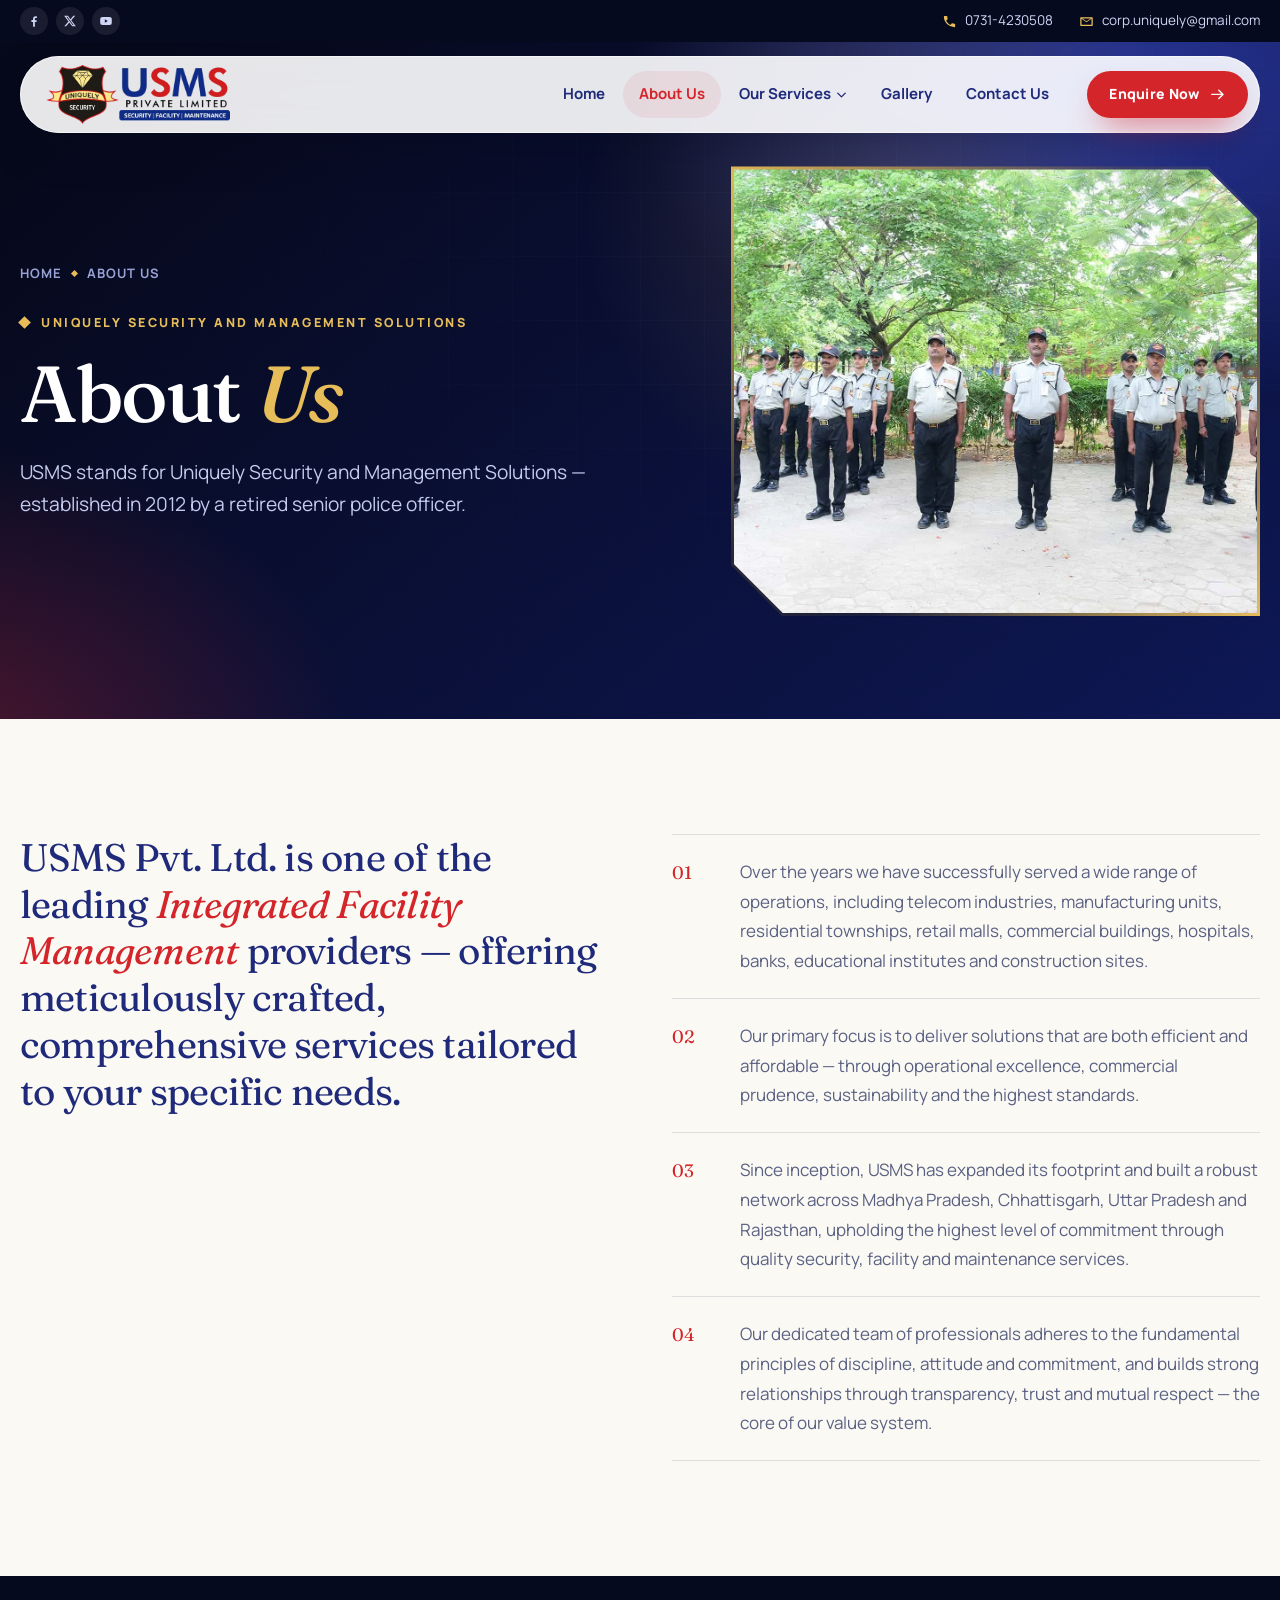
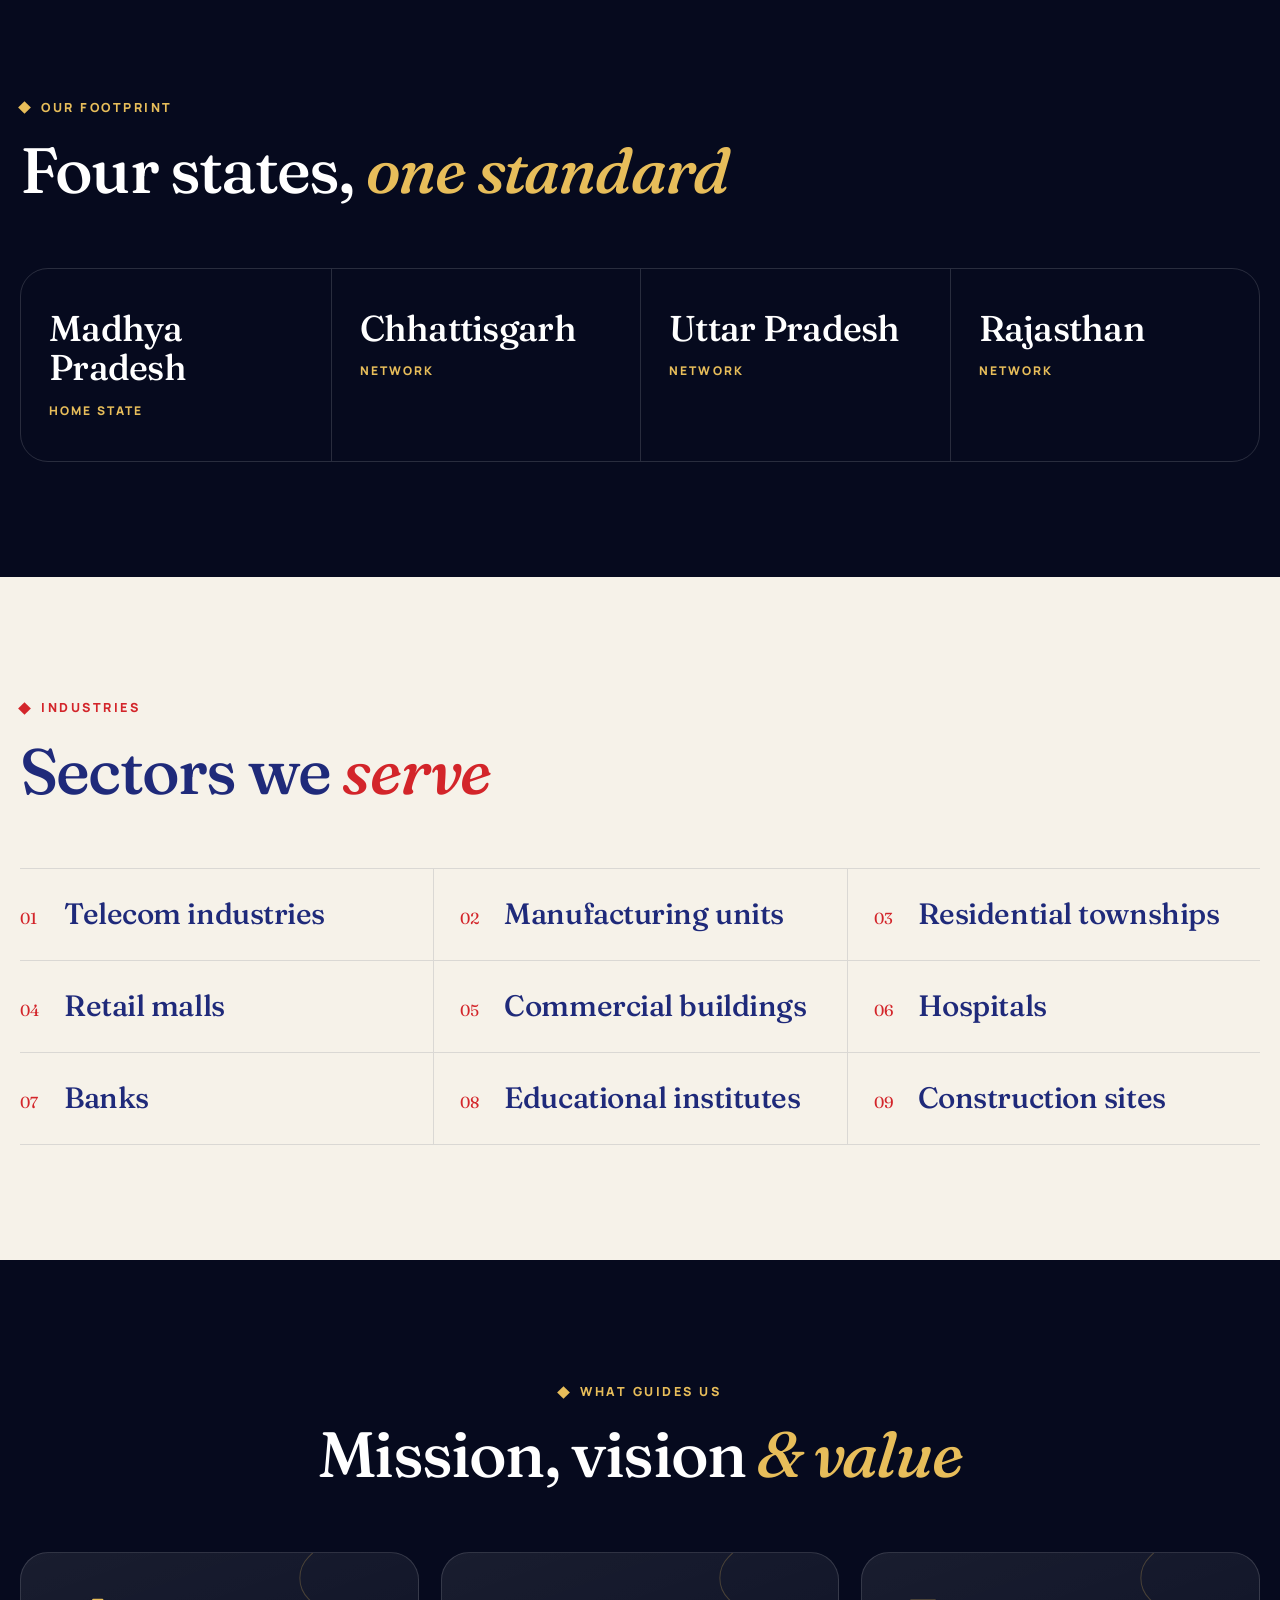
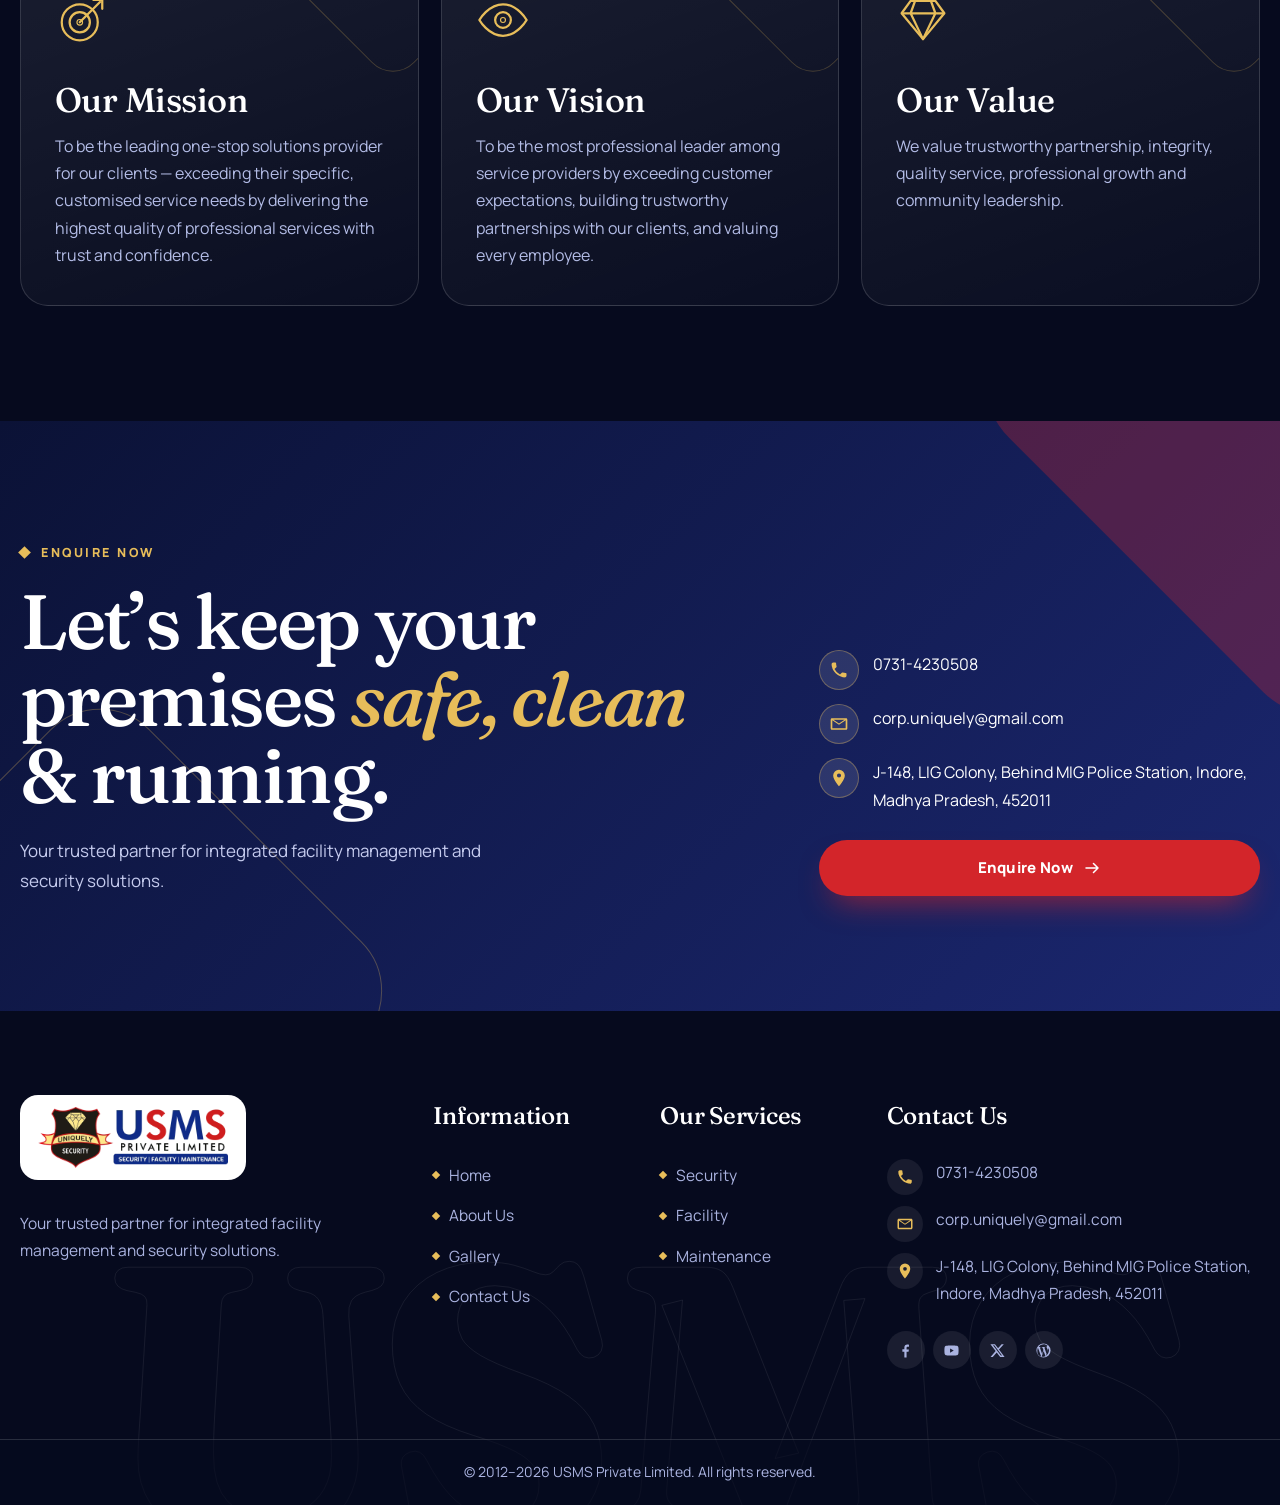
==== commit f7205270: "Gallery from original photos, custom illustrations for stock imagery, copy polish - Gallery page reb" ====
--- a/about.html
+++ b/about.html
@@ -32,6 +32,22 @@
 <symbol id="i-eye" viewBox="0 0 48 48"><path d="M3 24s8-14 21-14 21 14 21 14-8 14-21 14S3 24 3 24z" fill="none" stroke-width="2" stroke-linejoin="round"/><circle cx="24" cy="24" r="7" fill="none" stroke-width="2"/><circle cx="24" cy="24" r="2.2"/></symbol>
 <symbol id="i-gem" viewBox="0 0 48 48"><path d="M13 7h22l8 11-19 23L5 18z" fill="none" stroke-width="2" stroke-linejoin="round"/><path d="M5 18h38M17 7l-4 11 11 23 11-23-4-11" fill="none" stroke-width="2" stroke-linejoin="round"/></symbol>
 </svg>
+<svg width="0" height="0" style="position:absolute" aria-hidden="true">
+<symbol id="a-consult" viewBox="0 0 96 96"><rect x="20" y="16" width="44" height="60" rx="5"/><rect x="32" y="9" width="20" height="13" rx="3"/><path d="M29 38h26M29 49h26M29 60h14"/><path class="gd" d="M27 36l2 2 3-4z"/><circle class="ac" cx="64" cy="62" r="14"/><path class="ac" d="M74 72l13 13"/><path class="ac" d="M58 62l4 4 7-8"/></symbol>
+<symbol id="a-cash" viewBox="0 0 96 96"><rect x="22" y="44" width="46" height="34" rx="6"/><path d="M31 44V33a14 14 0 0 1 28 0v11"/><circle class="gd" cx="45" cy="59" r="4.5"/><path d="M45 63v8"/><path class="ac" d="M72 84h10M66 78a14 5 0 0 0 28 0M66 70a14 5 0 0 0 28 0"/><ellipse class="ac" cx="80" cy="62" rx="14" ry="5"/><path class="ac" d="M66 62v16M94 62v16"/></symbol>
+<symbol id="a-office" viewBox="0 0 96 96"><rect x="14" y="30" width="34" height="46" rx="3"/><path d="M21 42h20M21 52h20M21 62h12"/><path class="ac" d="M56 50h24v16a12 12 0 0 1-24 0z"/><path class="ac" d="M80 54h3a5 5 0 0 1 0 10h-3"/><path class="gd" d="M63 40c-4-4 3-6-1-11M72 40c-4-4 3-6-1-11" style="fill:none;stroke:var(--gold)"/><path d="M8 84h80"/></symbol>
+<symbol id="a-patient" viewBox="0 0 96 96"><path class="gd" d="M48 54C30 42 26 30 34 22c6-6 14-3 14 4 0-7 8-10 14-4 8 8 4 20-14 32z" style="fill:none;stroke:var(--gold)"/><path class="ac" d="M8 64h16v20H8zM24 68l14-4h22a6 6 0 0 1 0 12H40M60 70l16-8a5 5 0 0 1 6 8L62 84H24"/></symbol>
+<symbol id="a-home" viewBox="0 0 96 96"><path d="M10 48 48 14l38 34M20 42v38h56V42"/><path class="ac" d="M48 72c-11-7-15-14-10-19 4-4 10-2 10 3 0-5 6-7 10-3 5 5 1 12-10 19z"/><path d="M8 84h80"/></symbol>
+<symbol id="a-facade" viewBox="0 0 96 96"><rect x="18" y="12" width="36" height="70"/><path d="M26 22h8M40 22h8M26 34h8M40 34h8M26 46h8M40 46h8M26 58h8M40 58h8M34 82V70h8v12"/><path class="gd" d="M72 14l4 10 10 4-10 4-4 10-4-10-10-4 10-4z"/><path class="ac" d="M62 70l18-18M76 46l12 12"/><path d="M10 84h76"/></symbol>
+<symbol id="a-pest" viewBox="0 0 96 96"><ellipse cx="48" cy="54" rx="11" ry="16"/><circle cx="48" cy="34" r="6"/><path d="M44 29l-6-9M52 29l6-9M37 48l-12-6M37 57H23M38 66l-12 8M59 48l12-6M59 57h14M58 66l12 8M48 42v28"/><circle class="ac" cx="48" cy="48" r="40"/><path class="rd" d="M20 76 76 20" style="stroke:var(--red-2);stroke-width:4;fill:none"/></symbol>
+<symbol id="a-land" viewBox="0 0 96 96"><circle cx="48" cy="36" r="24"/><path d="M48 84V52M48 60l-12-10M48 68l12-12"/><path class="ac" d="M14 84h68M16 84c0-9 5-13 11-15 0 9-4 13-11 15zM80 84c0-9-5-13-11-15 0 9 4 13 11 15z"/><path class="gd" d="M36 30l6 4M56 24l-6 6" style="stroke:var(--gold)"/></symbol>
+<symbol id="a-mech" viewBox="0 0 96 96"><circle cx="48" cy="48" r="28" stroke-width="9" stroke-dasharray="9.4 12.1" stroke-linecap="butt" stroke-linejoin="miter"/><circle cx="48" cy="48" r="21"/><circle cx="48" cy="48" r="8"/><path class="ac" d="M80 10v14M73 17h14M75 12l10 10M85 12 75 22"/></symbol>
+<symbol id="a-elec" viewBox="0 0 96 96"><path d="M55 8 27 54h19l-5 34 28-48H50z"/><circle class="ac" cx="48" cy="48" r="42" stroke-dasharray="3 7"/><path class="gd" d="M20 20l4 4M76 72l4 4M76 20l-4 4M20 76l4-4" style="stroke:var(--gold)"/></symbol>
+<symbol id="a-plumb" viewBox="0 0 96 96"><path d="M12 24h34a14 14 0 0 1 14 14v38"/><path d="M12 38h20a4 4 0 0 1 4 4v34"/><rect x="54" y="76" width="18" height="8" rx="2"/><rect x="30" y="76" width="18" height="8" rx="2"/><path class="ac" d="M76 22c-6 8-9 12-9 16a9 9 0 0 0 18 0c0-4-3-8-9-16z"/></symbol>
+<symbol id="a-fire" viewBox="0 0 96 96"><path d="M48 8c4 14 20 22 20 40a20 20 0 0 1-40 0c0-10 6-15 10-24 2 6 4 8 8 8-1-8-3-14 2-24z"/><path class="ac" d="M48 86a9 9 0 0 1-9-9c0-7 6-9 9-18 5 7 9 11 9 18a9 9 0 0 1-9 9z"/></symbol>
+<symbol id="a-stp" viewBox="0 0 96 96"><rect x="12" y="36" width="72" height="48" rx="4"/><path d="M28 36V22h40v14"/><path class="ac" d="M20 58q7-7 14 0t14 0 14 0 14 0M20 72q7-7 14 0t14 0 14 0 14 0"/><path class="gd" d="M48 6c-5 7-8 10-8 14a8 8 0 0 0 16 0c0-4-3-7-8-14z" style="stroke:var(--gold)"/></symbol>
+<symbol id="a-support" viewBox="0 0 96 96"><path d="M20 54a28 28 0 0 1 56 0"/><rect x="13" y="52" width="11" height="20" rx="4"/><rect x="72" y="52" width="11" height="20" rx="4"/><path class="ac" d="M77 72c0 11-9 15-25 15"/><circle class="gd" cx="50" cy="87" r="3.5" style="stroke:var(--gold)"/></symbol>
+</svg>
 <div class="topbar"><div class="wrap topbar__in">
 <div class="social" aria-label="Social media"><a href="#" aria-label="Facebook"><svg><use href="#i-fb"/></svg></a><a href="#" aria-label="X (Twitter)"><svg><use href="#i-x"/></svg></a><a href="#" aria-label="YouTube"><svg><use href="#i-yt"/></svg></a></div>
 <div class="topbar__contact"><a href="tel:07314230508"><svg><use href="#i-phone"/></svg><span>0731-4230508</span></a><a href="mailto:corp.uniquely@gmail.com"><svg><use href="#i-mail"/></svg><span>corp.uniquely@gmail.com</span></a></div>
@@ -54,17 +70,17 @@
 <nav class="crumbs reveal" aria-label="Breadcrumb"><a href="index.html">Home</a><i></i><span>About Us</span></nav>
 <span class="eyebrow eyebrow--gold reveal">Uniquely Security and Management Solutions</span>
 <h1 class="reveal">About <em>Us</em></h1>
-<p class="lead reveal">USMS stands for Uniquely Security and Management Solutions, established in 2012 by a retired senior police officer.</p></div>
-<div class="reveal"><div class="frame phero__frame"><div class="frame__in"><img src="assets/img/hero/6.webp" alt="USMS guards standing in formation on a parade ground under trees" width="1200" height="801"></div></div></div>
+<p class="lead reveal">USMS stands for Uniquely Security and Management Solutions — established in 2012 by a retired senior police officer.</p></div>
+<div class="reveal"><div class="frame phero__frame"><div class="frame__in"><img src="assets/img/gallery/full/01.webp" alt="USMS guards standing in formation on a parade ground under trees" width="1600" height="1068"></div></div></div>
 </div></section>
 
 <section class="section"><div class="wrap story">
-<div class="reveal"><p class="story__lead">USMS Pvt. Ltd. is one of the fastest leading <em>Integrated Facility Management</em> services providers who offers the meticulously crafted and comprehensive services tailored as per specific needs.</p></div>
+<div class="reveal"><p class="story__lead">USMS Pvt. Ltd. is one of the leading <em>Integrated Facility Management</em> providers — offering meticulously crafted, comprehensive services tailored to your specific needs.</p></div>
 <ul class="story__pts">
-<li class="reveal"><span>01</span><p>Over the years, we have been successfully serving a wide range of operations including telecom industries, manufacturing units, residential townships, retail mall, commercial buildings, hospitals, bankings, educational Institutes, construction sites.</p></li>
-<li class="reveal"><span>02</span><p>Our primary focus is to deliver effective solutions that are both efficient and affordable through operational excellence, commercial prudence, Sustainability and highest standard.</p></li>
-<li class="reveal"><span>03</span><p>Since inception USMS has expanded its footprint and established a robust network spanning Madhya Pradesh, Chhattisgarh, Uttar Pradesh, and Rajasthan and upheld the highest level of commitment through quality service in security, facility &amp; maintenance to our clients.</p></li>
-<li class="reveal"><span>04</span><p>Our dedicated team of professionals adhere to fundamental principles of discipline, attitude, and commitment and form a strong relationship through transparency, trust and mutual respect that are integral to our core value system.</p></li>
+<li class="reveal"><span>01</span><p>Over the years we have successfully served a wide range of operations, including telecom industries, manufacturing units, residential townships, retail malls, commercial buildings, hospitals, banks, educational institutes and construction sites.</p></li>
+<li class="reveal"><span>02</span><p>Our primary focus is to deliver solutions that are both efficient and affordable — through operational excellence, commercial prudence, sustainability and the highest standards.</p></li>
+<li class="reveal"><span>03</span><p>Since inception, USMS has expanded its footprint and built a robust network across Madhya Pradesh, Chhattisgarh, Uttar Pradesh and Rajasthan, upholding the highest level of commitment through quality security, facility and maintenance services.</p></li>
+<li class="reveal"><span>04</span><p>Our dedicated team of professionals adheres to the fundamental principles of discipline, attitude and commitment, and builds strong relationships through transparency, trust and mutual respect — the core of our value system.</p></li>
 </ul></div></section>
 
 <section class="section section--dark"><div class="wrap">
@@ -80,9 +96,9 @@
 <section class="section section--dark"><div class="wrap">
 <header class="sec-head sec-head--center reveal"><span class="eyebrow eyebrow--gold">What guides us</span><h2>Mission, vision <em>&amp; value</em></h2></header>
 <div class="mvv">
-<article class="reveal"><svg><use href="#i-target"/></svg><h3>Our Mission</h3><p>USMS mission is to be the leading one-stop-solutions for client and exceed their specific and customised service needs by delivering the highest quality of professional services with trust and confidence.</p></article>
-<article class="reveal"><svg><use href="#i-eye"/></svg><h3>Our Vision</h3><p>USMS vision is to be the most professional leader among services provider industry by exceeding our customers expectations creating trustworthy partnership with client and value every employee.</p></article>
-<article class="reveal"><svg><use href="#i-gem"/></svg><h3>Our Value</h3><p>USMS value trustworthy partnership, integrity, quality service, professional growth and community leadership</p></article>
+<article class="reveal"><svg><use href="#i-target"/></svg><h3>Our Mission</h3><p>To be the leading one-stop solutions provider for our clients — exceeding their specific, customised service needs by delivering the highest quality of professional services with trust and confidence.</p></article>
+<article class="reveal"><svg><use href="#i-eye"/></svg><h3>Our Vision</h3><p>To be the most professional leader among service providers by exceeding customer expectations, building trustworthy partnerships with our clients, and valuing every employee.</p></article>
+<article class="reveal"><svg><use href="#i-gem"/></svg><h3>Our Value</h3><p>We value trustworthy partnership, integrity, quality service, professional growth and community leadership.</p></article>
 </div></div></section>
 <section class="cta" id="enquire"><div class="wrap cta__in">
 <div class="reveal"><span class="eyebrow eyebrow--gold">Enquire Now</span><h2>Let’s keep your premises <em>safe, clean</em> &amp; running.</h2><p>Your trusted partner for integrated facility management and security solutions.</p></div>
--- a/assets/css/style.css
+++ b/assets/css/style.css
@@ -319,6 +319,7 @@
 .phero h1 em{font-style:italic;color:var(--gold)}
 .phero .lead{color:#c5cbee;max-width:58ch}
 .phero__frame{aspect-ratio:4/3.4}
+.phero__frame .frame__in{position:relative}
 .phero__frame img{width:100%;height:100%;object-fit:cover}
 .phero__icon{width:min(300px,70%);margin-inline:auto;aspect-ratio:1;color:var(--gold);fill:none;stroke:currentColor;stroke-width:1.2;padding:16%;border:1px solid rgba(231,189,90,.35);border-radius:50%;box-shadow:0 0 0 22px rgba(231,189,90,.05),0 0 0 60px rgba(231,189,90,.03)}
 
@@ -337,11 +338,10 @@
 .block p{color:var(--muted)}
 .block__media .frame{--c:38px}
 .block__media .frame__in{aspect-ratio:4/3;background:var(--ivory)}
+.block__media .frame__in .art{position:absolute;inset:0}
 .block__media img{width:100%;height:100%;object-fit:cover;transition:scale .9s var(--ease)}
 .block:hover .block__media img{scale:1.05}
 .block__media--tall .frame__in{aspect-ratio:3/3.6}
-.block__media--art .frame__in{background:linear-gradient(135deg,#fff,var(--ivory));display:grid;place-items:center;padding:30px}
-.block__media--art img{object-fit:contain;mix-blend-mode:multiply;width:92%;height:auto}
 .banner{margin:0 0 clamp(20px,3vw,40px)}
 .banner .frame{--c:48px}
 .banner .frame__in{aspect-ratio:21/8.4}
@@ -349,6 +349,23 @@
 .glance{display:flex;flex-wrap:wrap;gap:10px;margin:0 0 clamp(30px,4vw,54px)}
 .glance a{padding:10px 18px;border-radius:999px;border:1px solid var(--line);background:#fff;color:var(--indigo);font-weight:700;font-size:14px;transition:background .25s,color .25s,transform .25s,border-color .25s}
 .glance a:hover{background:var(--indigo);color:#fff;transform:translateY(-2px);border-color:var(--indigo)}
+
+/* illustration tiles (replace stock imagery) */
+.art{position:relative;width:100%;height:100%;min-height:100%;display:grid;place-items:center;overflow:hidden;isolation:isolate;
+  background:radial-gradient(circle at 25% 15%,rgba(68,88,240,.55),transparent 55%),radial-gradient(circle at 90% 100%,rgba(211,37,42,.35),transparent 50%),linear-gradient(140deg,#0a1140,#1a2468)}
+.art::before{content:"";position:absolute;inset:0;z-index:-1;opacity:.6;background-image:repeating-linear-gradient(45deg,rgba(231,189,90,.11) 0 1px,transparent 1px 30px),repeating-linear-gradient(-45deg,rgba(231,189,90,.11) 0 1px,transparent 1px 30px);-webkit-mask-image:radial-gradient(circle at 50% 50%,#000,transparent 75%);mask-image:radial-gradient(circle at 50% 50%,#000,transparent 75%)}
+.art::after{content:"";position:absolute;z-index:-1;width:62%;aspect-ratio:1;border:1px solid rgba(231,189,90,.3);rotate:45deg;border-radius:14%;box-shadow:0 0 0 18px rgba(231,189,90,.05)}
+.art svg{width:44%;max-width:230px;height:auto;aspect-ratio:1;fill:none;stroke:var(--gold);stroke-width:2.2;stroke-linecap:round;stroke-linejoin:round;filter:drop-shadow(0 12px 18px rgba(0,0,0,.35));transition:scale .8s var(--ease)}
+.ac{stroke:var(--ac,#fff)}
+.gd{fill:var(--gd,var(--gold));stroke:var(--gd,var(--gold))}
+.block:hover .art svg{scale:1.07}
+.art--hero{aspect-ratio:4/3.4}
+.art--hero svg{width:50%}
+.panel__bg--art{--ac:rgba(255,255,255,.4);--gd:rgba(231,189,90,.7);display:grid;place-items:center;background:radial-gradient(circle at 70% 20%,rgba(68,88,240,.6),transparent 55%),linear-gradient(150deg,#0b1340,#1c2876)}
+.panel__bg--art svg{width:60%;height:auto;aspect-ratio:1;fill:none;stroke:rgba(231,189,90,.55);stroke-width:1.3;stroke-linecap:round;translate:0 -14%}
+.strip3{display:grid;grid-template-columns:repeat(3,1fr);gap:10px;margin-top:10px}
+.strip3 img{width:100%;aspect-ratio:3/2;object-fit:cover;border-radius:14px;transition:scale .5s var(--ease)}
+.strip3 img:hover{scale:1.04}
 
 /* about page */
 .story{display:grid;grid-template-columns:1fr 1fr;gap:clamp(30px,5vw,80px);align-items:start}
@@ -392,14 +409,15 @@
 .filters button{padding:11px 22px;border-radius:999px;border:1px solid var(--line);background:#fff;color:var(--indigo);font-weight:800;font-size:14px;cursor:pointer;transition:.3s var(--ease)}
 .filters button:hover{transform:translateY(-2px)}
 .filters button.on{background:var(--indigo);color:#fff;border-color:var(--indigo)}
-.gallery{columns:3 320px;column-gap:18px}
-.gallery figure{break-inside:avoid;margin:0 0 18px;position:relative;border-radius:22px;overflow:hidden;cursor:zoom-in;background:var(--ivory)}
+.gallery{display:grid;grid-template-columns:repeat(4,1fr);gap:16px}
+.gallery figure{margin:0;position:relative;border-radius:18px;overflow:hidden;cursor:zoom-in;background:var(--ivory);aspect-ratio:3/2;isolation:isolate}
 .gallery figure.hide{display:none}
-.gallery img{width:100%;height:auto;transition:scale .8s var(--ease),filter .5s}
-.gallery figure::after{content:"";position:absolute;inset:0;background:linear-gradient(transparent 55%,rgba(6,10,30,.75));opacity:0;transition:opacity .4s}
-.gallery figcaption{position:absolute;left:20px;right:20px;bottom:16px;z-index:2;color:#fff;font-family:var(--serif);font-size:20px;line-height:1.2;opacity:0;translate:0 10px;transition:.4s var(--ease)}
-.gallery figure:hover img{scale:1.06}
-.gallery figure:hover::after,.gallery figure:hover figcaption{opacity:1;translate:0 0}
+.gallery img{width:100%;height:100%;object-fit:cover;transition:scale .8s var(--ease)}
+.gallery figure::after{content:"+";position:absolute;right:14px;bottom:14px;width:40px;height:40px;border-radius:50%;background:var(--gold);color:var(--ink);font-size:24px;font-weight:700;line-height:40px;text-align:center;opacity:0;scale:.6;transition:.4s var(--ease)}
+.gallery figure:hover img{scale:1.07}
+.gallery figure:hover::after{opacity:1;scale:1}
+@media (max-width:1080px){.gallery{grid-template-columns:repeat(3,1fr)}}
+@media (max-width:760px){.gallery{grid-template-columns:repeat(2,1fr);gap:10px}}
 .lb{position:fixed;inset:0;z-index:300;background:rgba(6,10,30,.94);display:none;place-items:center;padding:30px}
 .lb.open{display:grid}
 .lb img{max-height:86vh;max-width:min(1200px,92vw);border-radius:16px;box-shadow:0 40px 100px rgba(0,0,0,.6)}
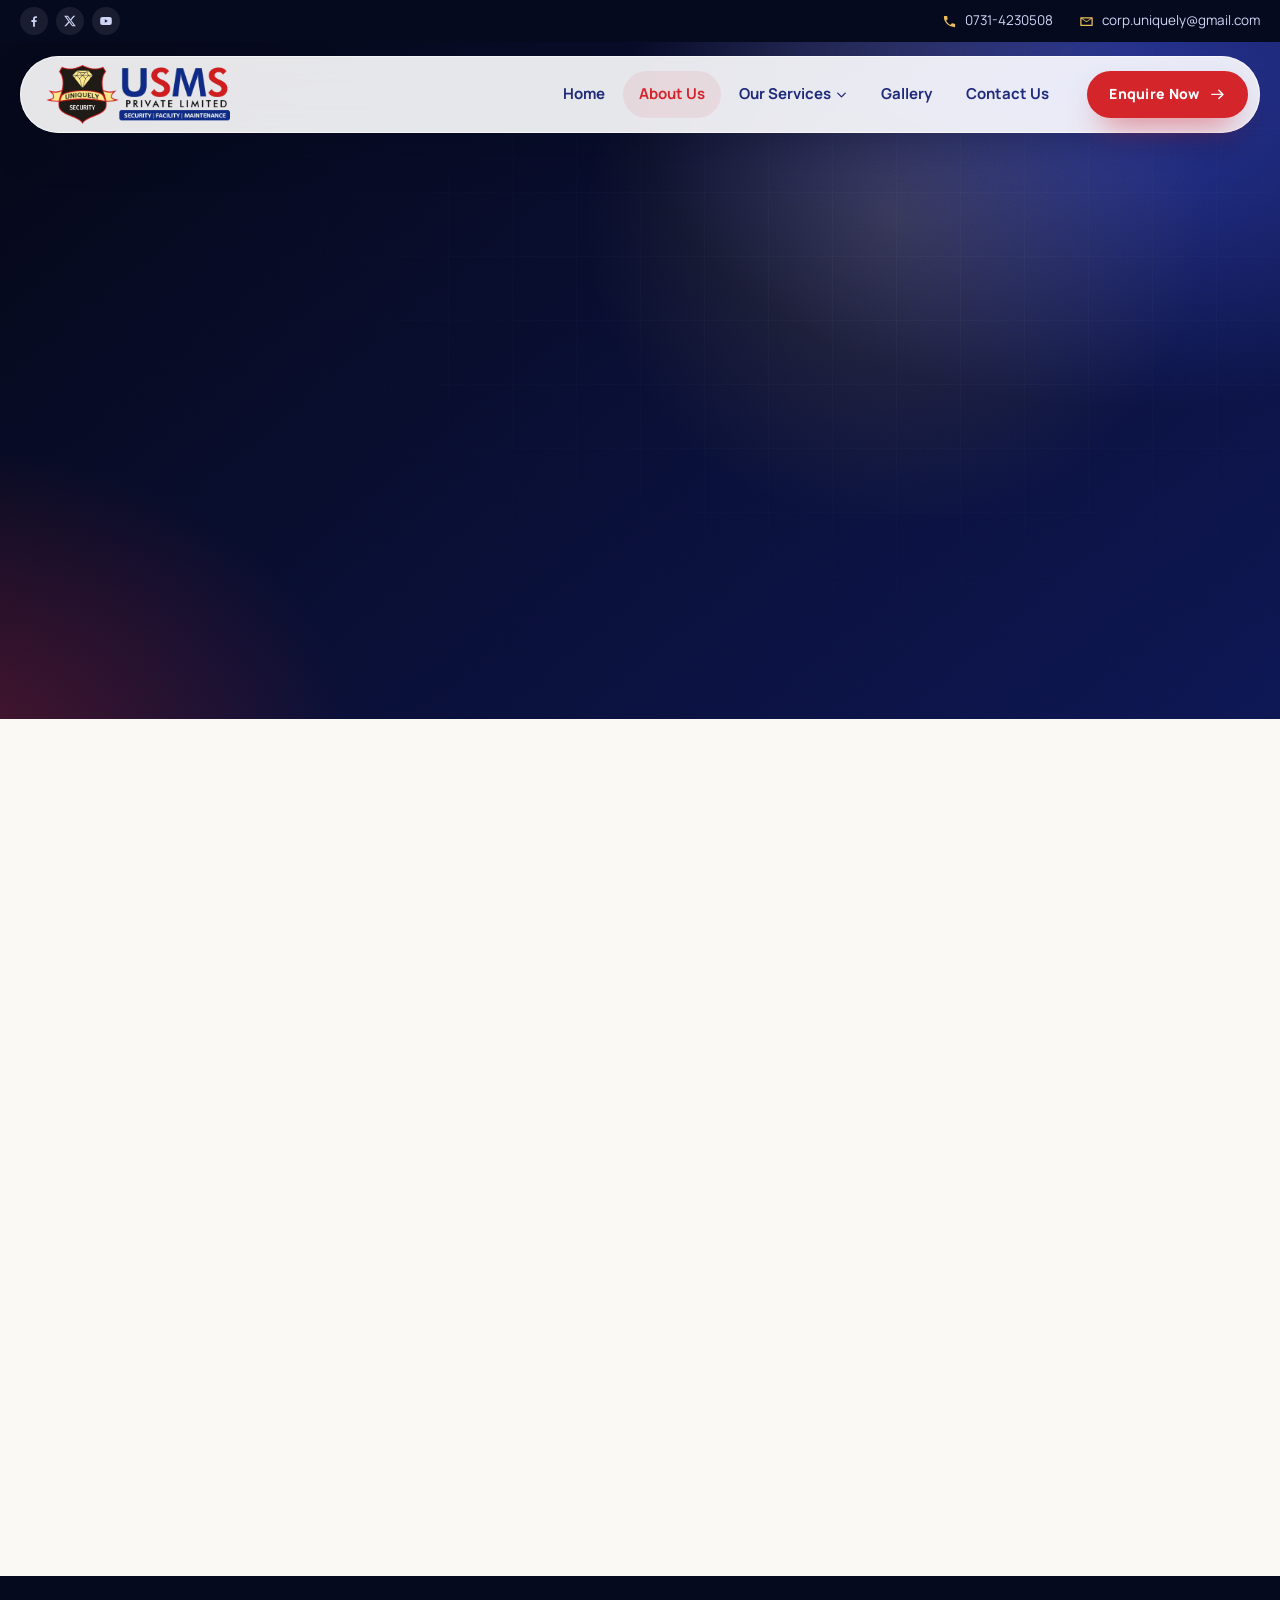
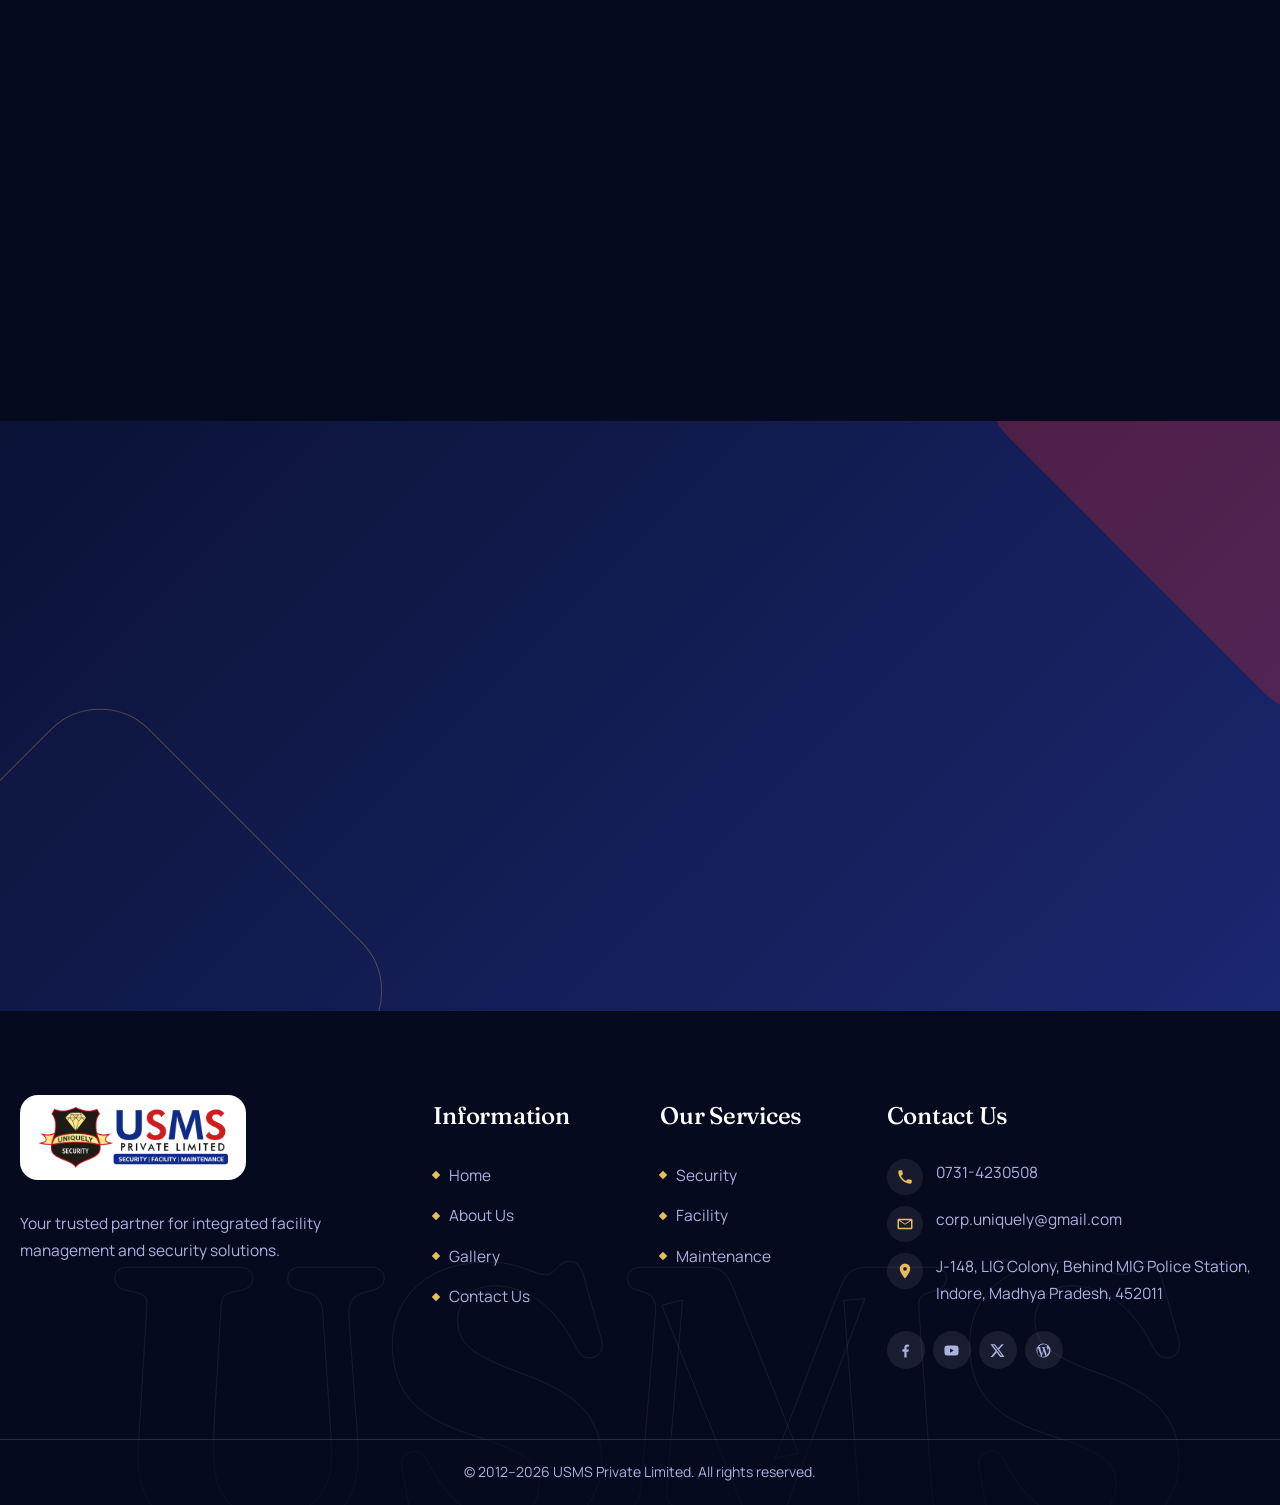
==== commit d07f8a03: "Security hardening: strict CSP, input validation, server headers - Content-Security-Policy on every " ====
--- a/about.html
+++ b/about.html
@@ -2,6 +2,8 @@
 <html lang="en">
 <head>
 <meta charset="utf-8">
+<meta http-equiv="Content-Security-Policy" content="default-src 'self'; script-src 'self'; style-src 'self'; img-src 'self' data:; font-src 'self'; connect-src 'none'; object-src 'none'; base-uri 'none'; form-action 'none'; frame-src 'none'; manifest-src 'self'">
+<meta name="referrer" content="strict-origin-when-cross-origin">
 <meta name="viewport" content="width=device-width, initial-scale=1">
 <title>About Us – USMS Pvt Ltd</title>
 <meta name="description" content="USMS stands for Uniquely Security and Management Solutions, established in 2012 by a retired senior police officer.">
@@ -10,12 +12,12 @@
 <link rel="preload" href="assets/fonts/fraunces-latin-wght-normal.woff2" as="font" type="font/woff2" crossorigin>
 <link rel="preload" href="assets/fonts/manrope-latin-wght-normal.woff2" as="font" type="font/woff2" crossorigin>
 <link rel="stylesheet" href="assets/css/style.css">
-<script>document.documentElement.classList.add('js');</script>
+<script src="assets/js/init.js"></script>
 </head>
 <body data-page="about">
 <a class="skip" href="#main">Skip to content</a>
 <div class="progress" aria-hidden="true"></div>
-<svg width="0" height="0" style="position:absolute" aria-hidden="true">
+<svg class="sprite" width="0" height="0" aria-hidden="true">
 <symbol id="i-phone" viewBox="0 0 24 24"><path d="M6.6 10.8a15.1 15.1 0 0 0 6.6 6.6l2.2-2.2a1 1 0 0 1 1-.25 11.4 11.4 0 0 0 3.6.57 1 1 0 0 1 1 1V20a1 1 0 0 1-1 1A17 17 0 0 1 3 4a1 1 0 0 1 1-1h3.5a1 1 0 0 1 1 1c0 1.25.2 2.45.57 3.57a1 1 0 0 1-.25 1z"/></symbol>
 <symbol id="i-mail" viewBox="0 0 24 24"><path d="M3 5h18a1 1 0 0 1 1 1v12a1 1 0 0 1-1 1H3a1 1 0 0 1-1-1V6a1 1 0 0 1 1-1zm1 2.6V17h16V7.6l-8 5.4-8-5.4zM5.3 7l6.7 4.5L18.7 7H5.3z"/></symbol>
 <symbol id="i-pin" viewBox="0 0 24 24"><path d="M12 2a7 7 0 0 0-7 7c0 5.2 7 13 7 13s7-7.8 7-13a7 7 0 0 0-7-7zm0 9.5A2.5 2.5 0 1 1 12 6.5a2.5 2.5 0 0 1 0 5z"/></symbol>
@@ -32,21 +34,21 @@
 <symbol id="i-eye" viewBox="0 0 48 48"><path d="M3 24s8-14 21-14 21 14 21 14-8 14-21 14S3 24 3 24z" fill="none" stroke-width="2" stroke-linejoin="round"/><circle cx="24" cy="24" r="7" fill="none" stroke-width="2"/><circle cx="24" cy="24" r="2.2"/></symbol>
 <symbol id="i-gem" viewBox="0 0 48 48"><path d="M13 7h22l8 11-19 23L5 18z" fill="none" stroke-width="2" stroke-linejoin="round"/><path d="M5 18h38M17 7l-4 11 11 23 11-23-4-11" fill="none" stroke-width="2" stroke-linejoin="round"/></symbol>
 </svg>
-<svg width="0" height="0" style="position:absolute" aria-hidden="true">
+<svg class="sprite" width="0" height="0" aria-hidden="true">
 <symbol id="a-consult" viewBox="0 0 96 96"><rect x="20" y="16" width="44" height="60" rx="5"/><rect x="32" y="9" width="20" height="13" rx="3"/><path d="M29 38h26M29 49h26M29 60h14"/><path class="gd" d="M27 36l2 2 3-4z"/><circle class="ac" cx="64" cy="62" r="14"/><path class="ac" d="M74 72l13 13"/><path class="ac" d="M58 62l4 4 7-8"/></symbol>
 <symbol id="a-cash" viewBox="0 0 96 96"><rect x="22" y="44" width="46" height="34" rx="6"/><path d="M31 44V33a14 14 0 0 1 28 0v11"/><circle class="gd" cx="45" cy="59" r="4.5"/><path d="M45 63v8"/><path class="ac" d="M72 84h10M66 78a14 5 0 0 0 28 0M66 70a14 5 0 0 0 28 0"/><ellipse class="ac" cx="80" cy="62" rx="14" ry="5"/><path class="ac" d="M66 62v16M94 62v16"/></symbol>
-<symbol id="a-office" viewBox="0 0 96 96"><rect x="14" y="30" width="34" height="46" rx="3"/><path d="M21 42h20M21 52h20M21 62h12"/><path class="ac" d="M56 50h24v16a12 12 0 0 1-24 0z"/><path class="ac" d="M80 54h3a5 5 0 0 1 0 10h-3"/><path class="gd" d="M63 40c-4-4 3-6-1-11M72 40c-4-4 3-6-1-11" style="fill:none;stroke:var(--gold)"/><path d="M8 84h80"/></symbol>
-<symbol id="a-patient" viewBox="0 0 96 96"><path class="gd" d="M48 54C30 42 26 30 34 22c6-6 14-3 14 4 0-7 8-10 14-4 8 8 4 20-14 32z" style="fill:none;stroke:var(--gold)"/><path class="ac" d="M8 64h16v20H8zM24 68l14-4h22a6 6 0 0 1 0 12H40M60 70l16-8a5 5 0 0 1 6 8L62 84H24"/></symbol>
+<symbol id="a-office" viewBox="0 0 96 96"><rect x="14" y="30" width="34" height="46" rx="3"/><path d="M21 42h20M21 52h20M21 62h12"/><path class="ac" d="M56 50h24v16a12 12 0 0 1-24 0z"/><path class="ac" d="M80 54h3a5 5 0 0 1 0 10h-3"/><path class="go" d="M63 40c-4-4 3-6-1-11M72 40c-4-4 3-6-1-11"/><path d="M8 84h80"/></symbol>
+<symbol id="a-patient" viewBox="0 0 96 96"><path class="go" d="M48 54C30 42 26 30 34 22c6-6 14-3 14 4 0-7 8-10 14-4 8 8 4 20-14 32z"/><path class="ac" d="M8 64h16v20H8zM24 68l14-4h22a6 6 0 0 1 0 12H40M60 70l16-8a5 5 0 0 1 6 8L62 84H24"/></symbol>
 <symbol id="a-home" viewBox="0 0 96 96"><path d="M10 48 48 14l38 34M20 42v38h56V42"/><path class="ac" d="M48 72c-11-7-15-14-10-19 4-4 10-2 10 3 0-5 6-7 10-3 5 5 1 12-10 19z"/><path d="M8 84h80"/></symbol>
 <symbol id="a-facade" viewBox="0 0 96 96"><rect x="18" y="12" width="36" height="70"/><path d="M26 22h8M40 22h8M26 34h8M40 34h8M26 46h8M40 46h8M26 58h8M40 58h8M34 82V70h8v12"/><path class="gd" d="M72 14l4 10 10 4-10 4-4 10-4-10-10-4 10-4z"/><path class="ac" d="M62 70l18-18M76 46l12 12"/><path d="M10 84h76"/></symbol>
-<symbol id="a-pest" viewBox="0 0 96 96"><ellipse cx="48" cy="54" rx="11" ry="16"/><circle cx="48" cy="34" r="6"/><path d="M44 29l-6-9M52 29l6-9M37 48l-12-6M37 57H23M38 66l-12 8M59 48l12-6M59 57h14M58 66l12 8M48 42v28"/><circle class="ac" cx="48" cy="48" r="40"/><path class="rd" d="M20 76 76 20" style="stroke:var(--red-2);stroke-width:4;fill:none"/></symbol>
-<symbol id="a-land" viewBox="0 0 96 96"><circle cx="48" cy="36" r="24"/><path d="M48 84V52M48 60l-12-10M48 68l12-12"/><path class="ac" d="M14 84h68M16 84c0-9 5-13 11-15 0 9-4 13-11 15zM80 84c0-9-5-13-11-15 0 9 4 13 11 15z"/><path class="gd" d="M36 30l6 4M56 24l-6 6" style="stroke:var(--gold)"/></symbol>
+<symbol id="a-pest" viewBox="0 0 96 96"><ellipse cx="48" cy="54" rx="11" ry="16"/><circle cx="48" cy="34" r="6"/><path d="M44 29l-6-9M52 29l6-9M37 48l-12-6M37 57H23M38 66l-12 8M59 48l12-6M59 57h14M58 66l12 8M48 42v28"/><circle class="ac" cx="48" cy="48" r="40"/><path class="rd" d="M20 76 76 20"/></symbol>
+<symbol id="a-land" viewBox="0 0 96 96"><circle cx="48" cy="36" r="24"/><path d="M48 84V52M48 60l-12-10M48 68l12-12"/><path class="ac" d="M14 84h68M16 84c0-9 5-13 11-15 0 9-4 13-11 15zM80 84c0-9-5-13-11-15 0 9 4 13 11 15z"/><path class="gd" d="M36 30l6 4M56 24l-6 6"/></symbol>
 <symbol id="a-mech" viewBox="0 0 96 96"><circle cx="48" cy="48" r="28" stroke-width="9" stroke-dasharray="9.4 12.1" stroke-linecap="butt" stroke-linejoin="miter"/><circle cx="48" cy="48" r="21"/><circle cx="48" cy="48" r="8"/><path class="ac" d="M80 10v14M73 17h14M75 12l10 10M85 12 75 22"/></symbol>
-<symbol id="a-elec" viewBox="0 0 96 96"><path d="M55 8 27 54h19l-5 34 28-48H50z"/><circle class="ac" cx="48" cy="48" r="42" stroke-dasharray="3 7"/><path class="gd" d="M20 20l4 4M76 72l4 4M76 20l-4 4M20 76l4-4" style="stroke:var(--gold)"/></symbol>
+<symbol id="a-elec" viewBox="0 0 96 96"><path d="M55 8 27 54h19l-5 34 28-48H50z"/><circle class="ac" cx="48" cy="48" r="42" stroke-dasharray="3 7"/><path class="gd" d="M20 20l4 4M76 72l4 4M76 20l-4 4M20 76l4-4"/></symbol>
 <symbol id="a-plumb" viewBox="0 0 96 96"><path d="M12 24h34a14 14 0 0 1 14 14v38"/><path d="M12 38h20a4 4 0 0 1 4 4v34"/><rect x="54" y="76" width="18" height="8" rx="2"/><rect x="30" y="76" width="18" height="8" rx="2"/><path class="ac" d="M76 22c-6 8-9 12-9 16a9 9 0 0 0 18 0c0-4-3-8-9-16z"/></symbol>
 <symbol id="a-fire" viewBox="0 0 96 96"><path d="M48 8c4 14 20 22 20 40a20 20 0 0 1-40 0c0-10 6-15 10-24 2 6 4 8 8 8-1-8-3-14 2-24z"/><path class="ac" d="M48 86a9 9 0 0 1-9-9c0-7 6-9 9-18 5 7 9 11 9 18a9 9 0 0 1-9 9z"/></symbol>
-<symbol id="a-stp" viewBox="0 0 96 96"><rect x="12" y="36" width="72" height="48" rx="4"/><path d="M28 36V22h40v14"/><path class="ac" d="M20 58q7-7 14 0t14 0 14 0 14 0M20 72q7-7 14 0t14 0 14 0 14 0"/><path class="gd" d="M48 6c-5 7-8 10-8 14a8 8 0 0 0 16 0c0-4-3-7-8-14z" style="stroke:var(--gold)"/></symbol>
-<symbol id="a-support" viewBox="0 0 96 96"><path d="M20 54a28 28 0 0 1 56 0"/><rect x="13" y="52" width="11" height="20" rx="4"/><rect x="72" y="52" width="11" height="20" rx="4"/><path class="ac" d="M77 72c0 11-9 15-25 15"/><circle class="gd" cx="50" cy="87" r="3.5" style="stroke:var(--gold)"/></symbol>
+<symbol id="a-stp" viewBox="0 0 96 96"><rect x="12" y="36" width="72" height="48" rx="4"/><path d="M28 36V22h40v14"/><path class="ac" d="M20 58q7-7 14 0t14 0 14 0 14 0M20 72q7-7 14 0t14 0 14 0 14 0"/><path class="gd" d="M48 6c-5 7-8 10-8 14a8 8 0 0 0 16 0c0-4-3-7-8-14z"/></symbol>
+<symbol id="a-support" viewBox="0 0 96 96"><path d="M20 54a28 28 0 0 1 56 0"/><rect x="13" y="52" width="11" height="20" rx="4"/><rect x="72" y="52" width="11" height="20" rx="4"/><path class="ac" d="M77 72c0 11-9 15-25 15"/><circle class="gd" cx="50" cy="87" r="3.5"/></symbol>
 </svg>
 <div class="topbar"><div class="wrap topbar__in">
 <div class="social" aria-label="Social media"><a href="#" aria-label="Facebook"><svg><use href="#i-fb"/></svg></a><a href="#" aria-label="X (Twitter)"><svg><use href="#i-x"/></svg></a><a href="#" aria-label="YouTube"><svg><use href="#i-yt"/></svg></a></div>
--- a/assets/css/style.css
+++ b/assets/css/style.css
@@ -46,6 +46,15 @@
 .skip:focus{left:8px}
 :focus-visible{outline:3px solid var(--gold);outline-offset:3px;border-radius:6px}
 .progress{position:fixed;inset:0 0 auto 0;height:3px;z-index:120;background:linear-gradient(90deg,var(--red),var(--gold));transform:scaleX(0);transform-origin:left;pointer-events:none}
+
+/* classes that replace former inline styles (keeps the CSP strict) */
+.sprite{position:absolute;width:0;height:0;overflow:hidden}
+.go{fill:none;stroke:var(--gd,var(--gold))}
+.rd{fill:none;stroke:var(--red-2);stroke-width:4}
+.panel__bg--security{background-image:url(../img/hero/1.webp)}
+.panel__bg--facility{background-image:url(../img/hero/4.webp)}
+.ccard address{color:var(--muted);font-weight:600}
+.team__label{display:flex;justify-content:center}
 
 /* ---------- type helpers ---------- */
 .eyebrow{display:inline-flex;align-items:center;gap:12px;font-weight:800;font-size:12.5px;letter-spacing:.2em;text-transform:uppercase;color:var(--red)}
@@ -342,6 +351,7 @@
 .block__media img{width:100%;height:100%;object-fit:cover;transition:scale .9s var(--ease)}
 .block:hover .block__media img{scale:1.05}
 .block__media--tall .frame__in{aspect-ratio:3/3.6}
+.block__media--tall img{object-position:50% 20%}
 .banner{margin:0 0 clamp(20px,3vw,40px)}
 .banner .frame{--c:48px}
 .banner .frame__in{aspect-ratio:21/8.4}
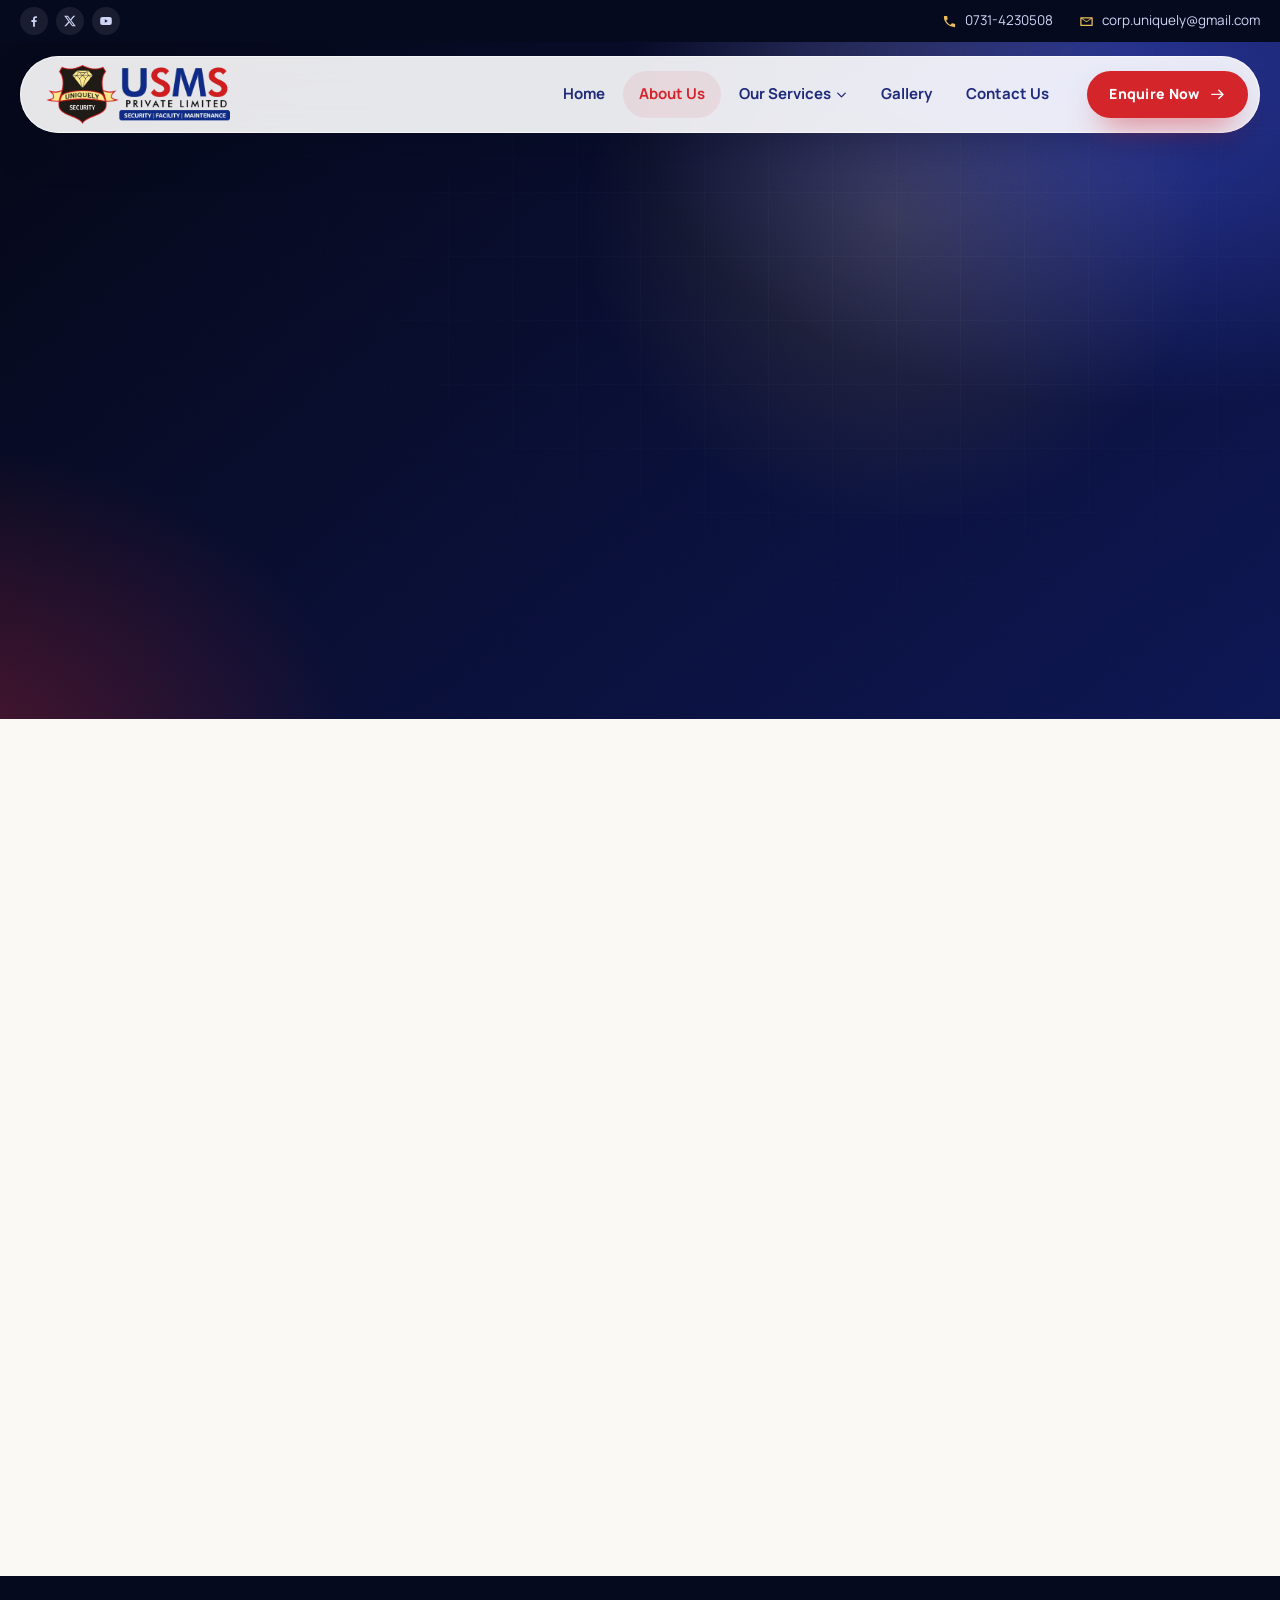
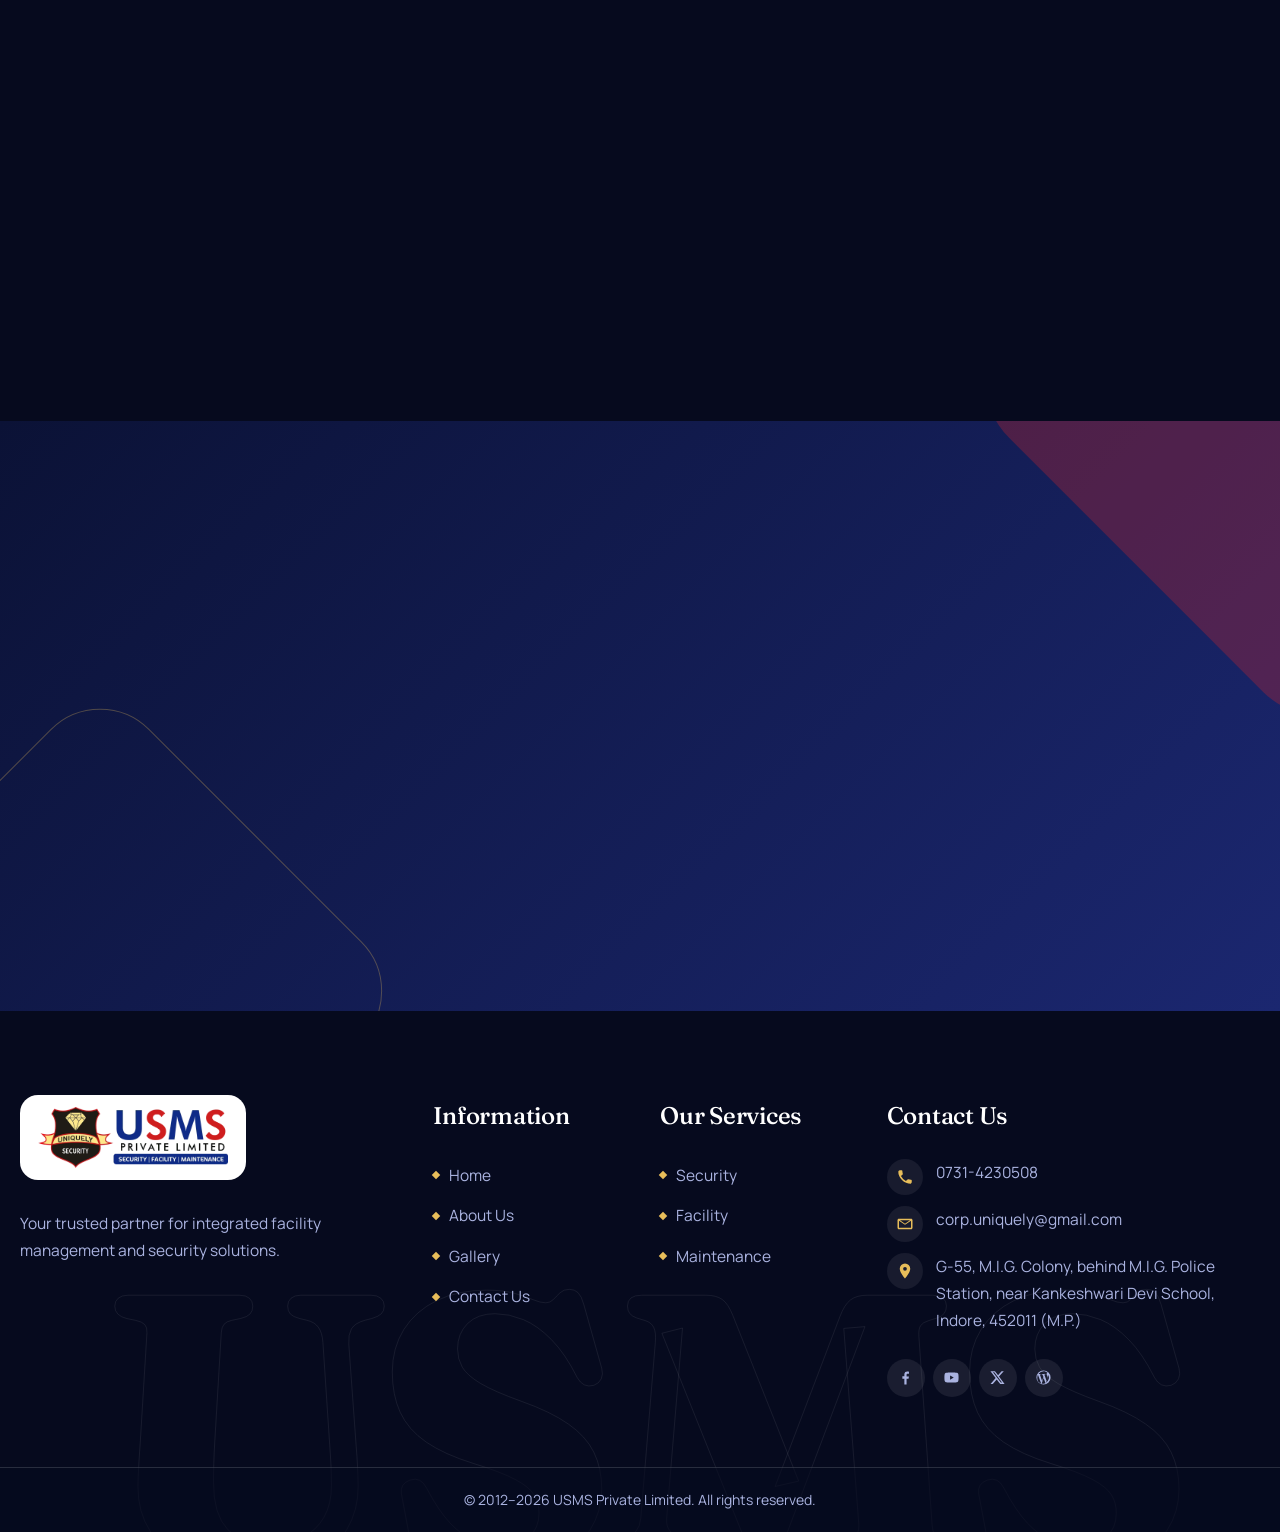
==== commit 25ff8526: "Update office address and Google Maps link Co-Authored-By: Claude Sonnet 5.5 <noreply@anthropic.com>" ====
--- a/about.html
+++ b/about.html
@@ -107,7 +107,7 @@
 <div class="cta__box reveal"><ul class="cta__list">
 <li><svg class="ic"><use href="#i-phone"/></svg><a href="tel:07314230508">0731-4230508</a></li>
 <li><svg class="ic"><use href="#i-mail"/></svg><a href="mailto:corp.uniquely@gmail.com">corp.uniquely@gmail.com</a></li>
-<li><svg class="ic"><use href="#i-pin"/></svg><address>J-148, LIG Colony, Behind MIG Police Station, Indore, Madhya Pradesh, 452011</address></li></ul>
+<li><svg class="ic"><use href="#i-pin"/></svg><address>G-55, M.I.G. Colony, behind M.I.G. Police Station, near Kankeshwari Devi School, Indore, 452011 (M.P.)</address></li></ul>
 <a class="btn btn--red" href="contact.html">Enquire Now <svg><use href="#i-arrow"/></svg></a></div>
 </div></section>
 </main>
@@ -119,7 +119,7 @@
 <div><h4>Contact Us</h4><ul class="footer__contact">
 <li><svg><use href="#i-phone"/></svg><a href="tel:07314230508">0731-4230508</a></li>
 <li><svg><use href="#i-mail"/></svg><a href="mailto:corp.uniquely@gmail.com">corp.uniquely@gmail.com</a></li>
-<li><svg><use href="#i-pin"/></svg><span>J-148, LIG Colony, Behind MIG Police Station, Indore, Madhya Pradesh, 452011</span></li></ul>
+<li><svg><use href="#i-pin"/></svg><span>G-55, M.I.G. Colony, behind M.I.G. Police Station, near Kankeshwari Devi School, Indore, 452011 (M.P.)</span></li></ul>
 <div class="social social--footer"><a href="#" aria-label="Facebook"><svg><use href="#i-fb"/></svg></a><a href="#" aria-label="YouTube"><svg><use href="#i-yt"/></svg></a><a href="#" aria-label="X (Twitter)"><svg><use href="#i-x"/></svg></a><a href="#" aria-label="WordPress"><svg><use href="#i-wp"/></svg></a></div></div>
 </div>
 <div class="footer__bar"><div class="wrap">© 2012–<span id="yr">2026</span> USMS Private Limited. All rights reserved.</div></div>
--- a/assets/css/style.css
+++ b/assets/css/style.css
@@ -54,6 +54,7 @@
 .panel__bg--security{background-image:url(../img/hero/1.webp)}
 .panel__bg--facility{background-image:url(../img/hero/4.webp)}
 .ccard address{color:var(--muted);font-weight:600}
+.ccard address strong{color:var(--indigo);font-weight:800}
 .team__label{display:flex;justify-content:center}
 
 /* ---------- type helpers ---------- */
